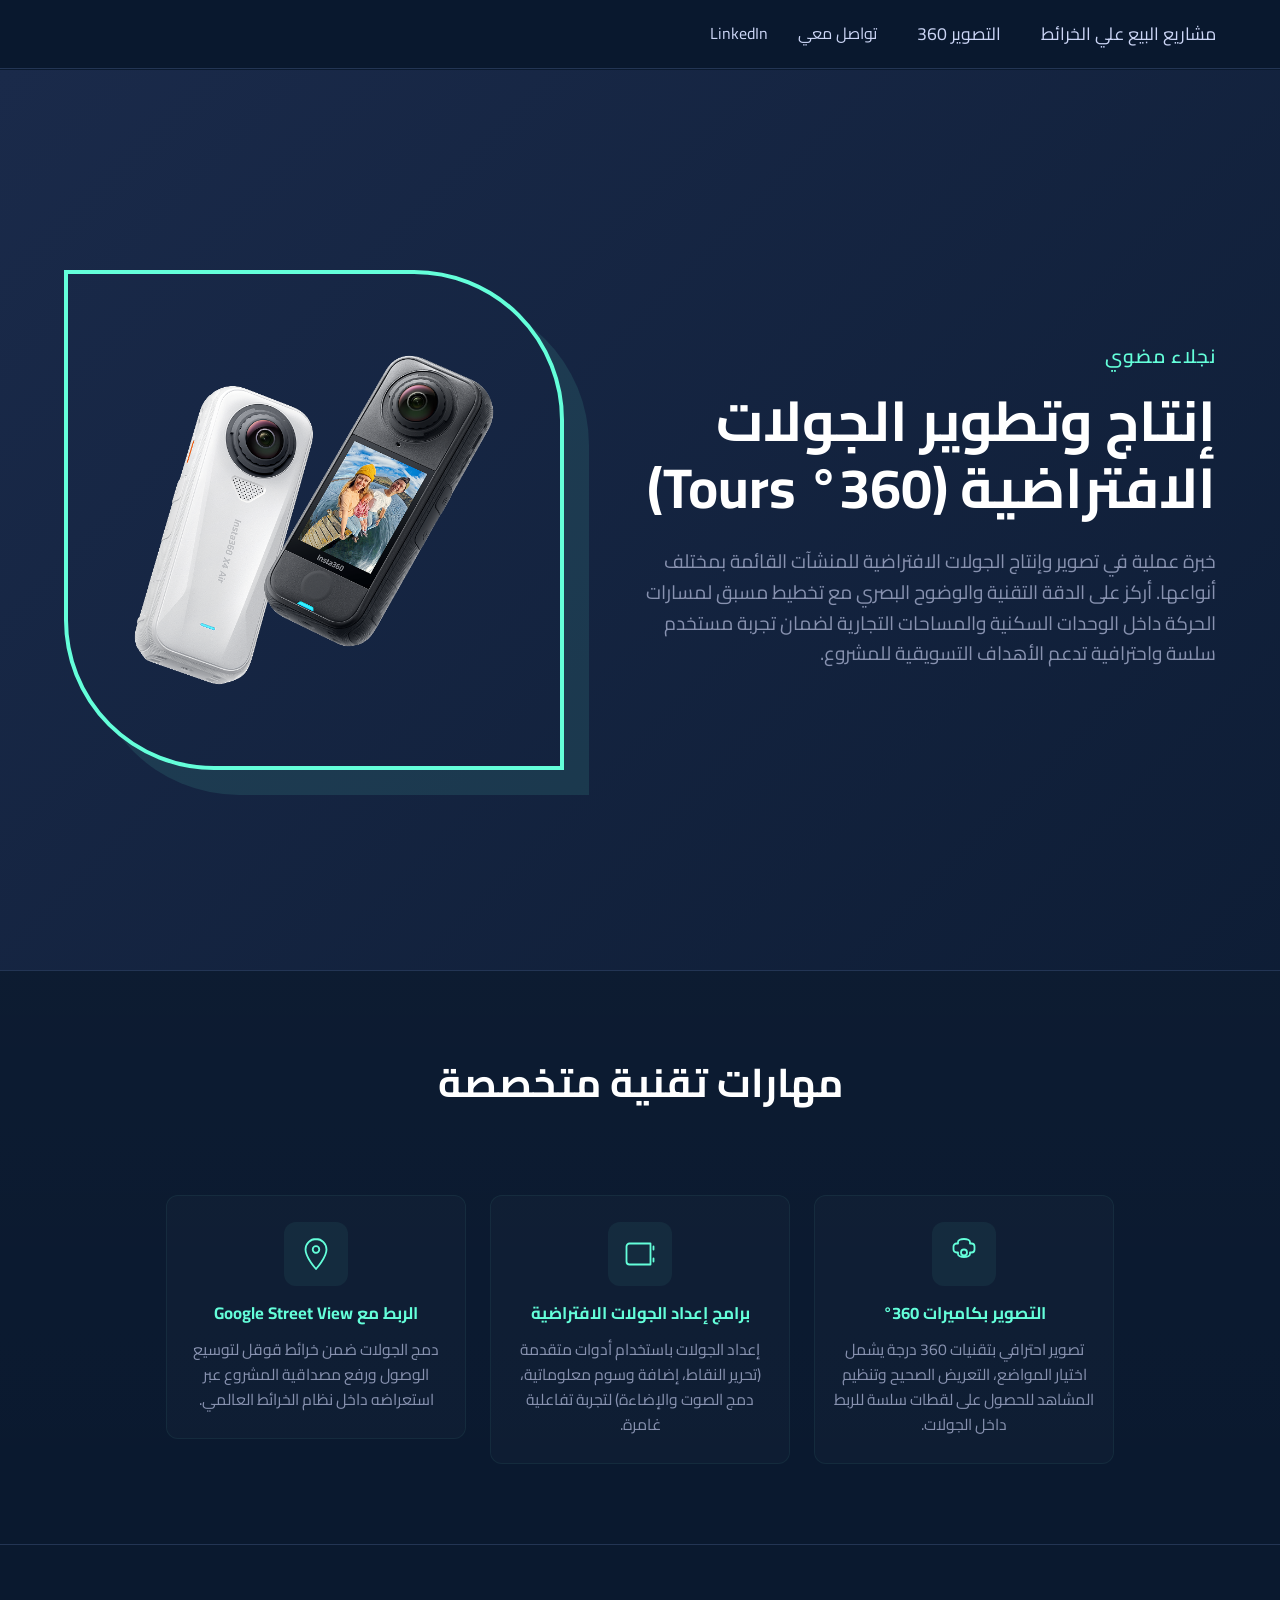
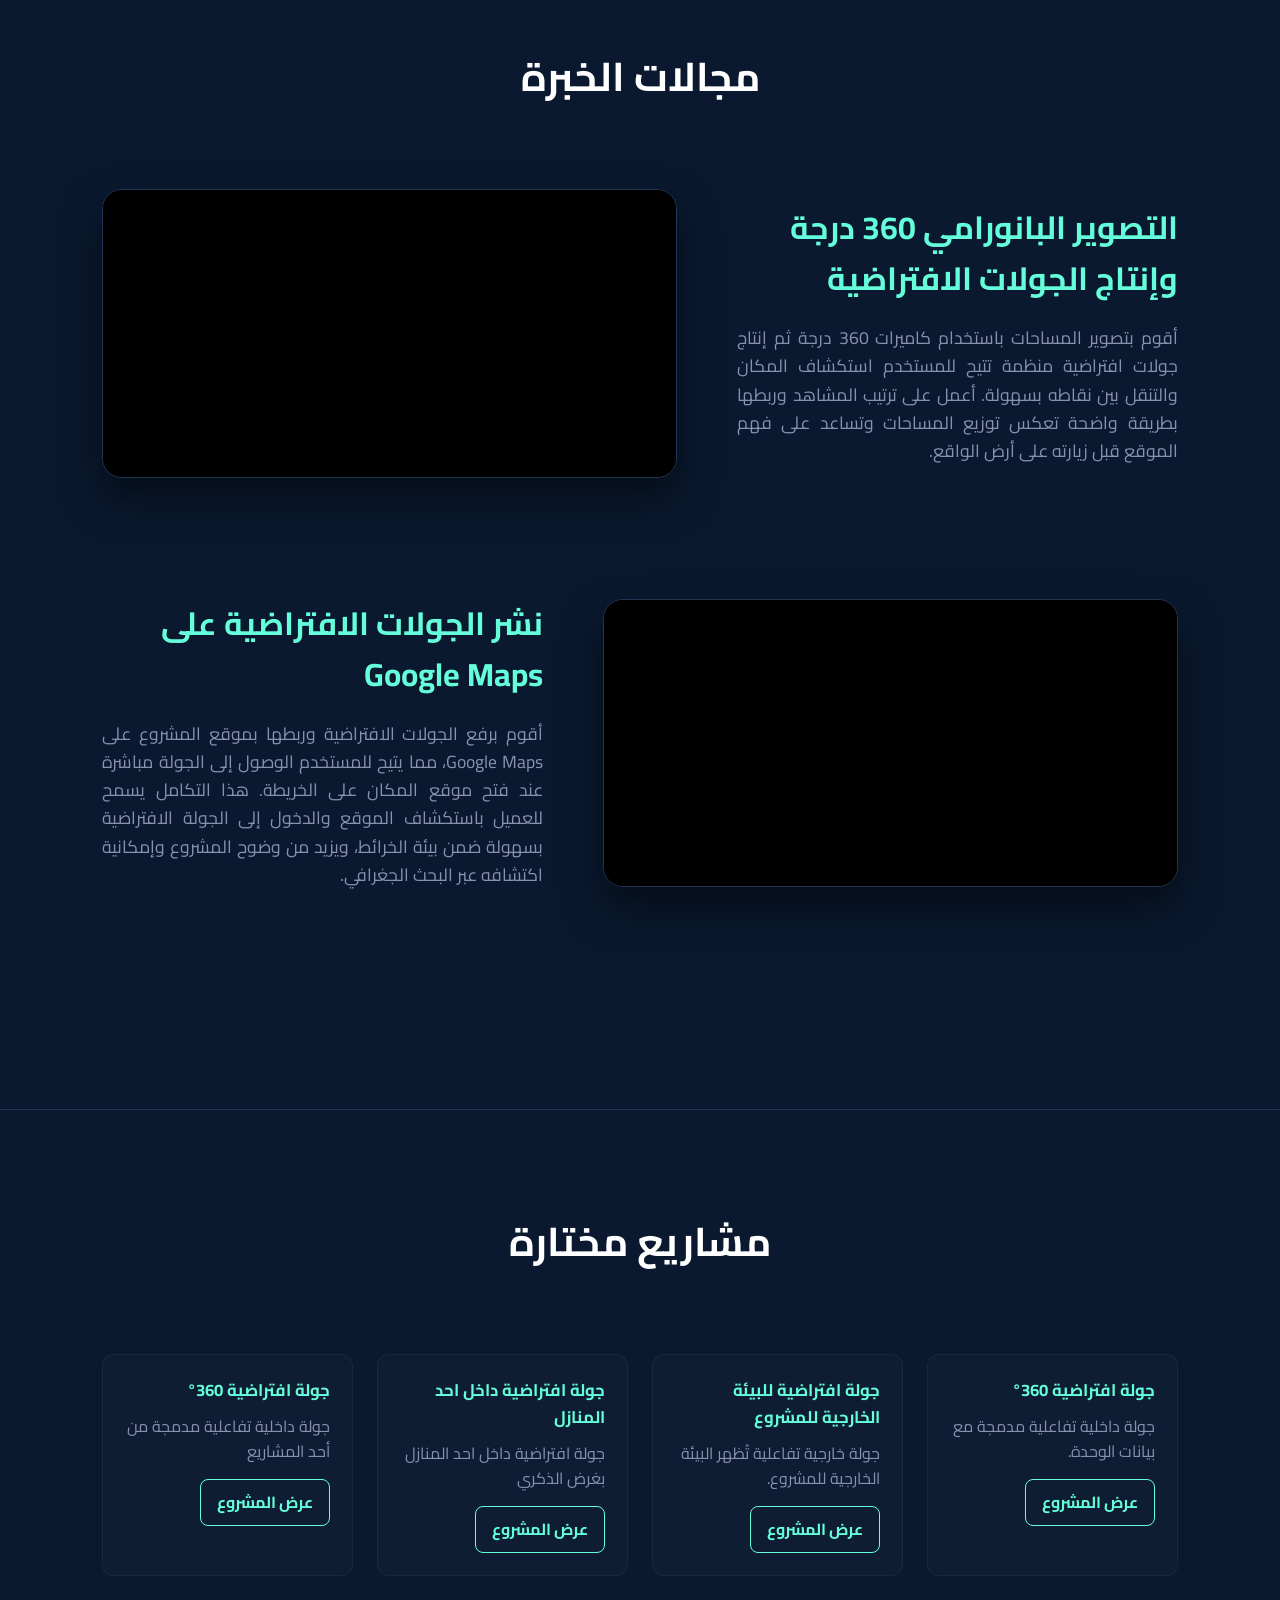
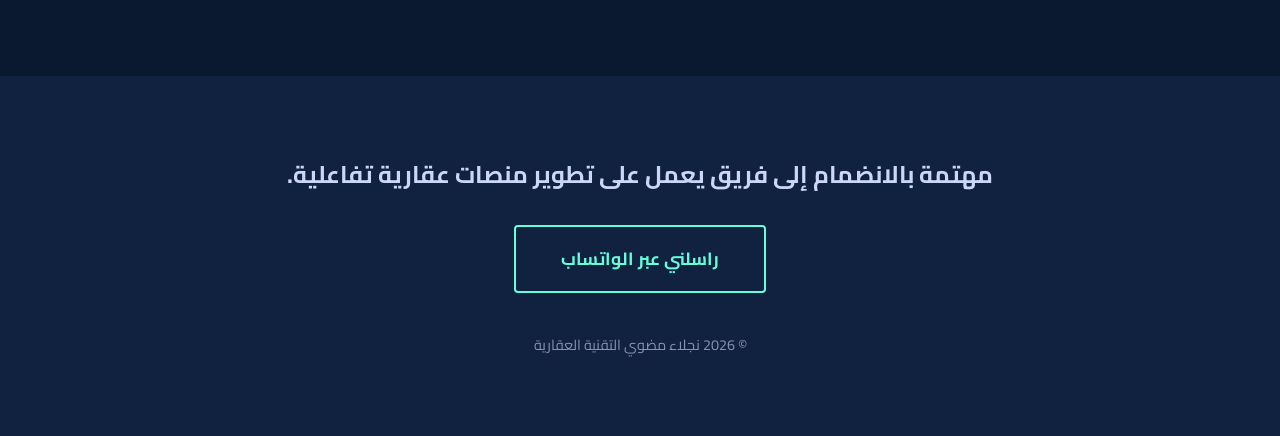
==== about.html @ 5d6c5a60 "first commit" ====
<!DOCTYPE html>
<html lang="ar" dir="rtl">
<head>
    <meta charset="UTF-8">
    <meta name="viewport" content="width=device-width, initial-scale=1.0">
    <title>بورتفوليو التقنية العقارية | PropTech Portfolio</title>
    <link href="https://fonts.googleapis.com/css2?family=Cairo:wght@400;600;700&display=swap" rel="stylesheet">
    <link rel="stylesheet" href="style.css">
</head>
<body>
      <nav>
        <div class="menu-toggle" id="menu-toggle">
    <span></span>
    <span></span>
    <span></span>
        </div>
        <div class="nav-links">
    <a href="./index.html">مشاريع البيع علي الخرائط</a>
    <a href="#">التصوير 360</a>

    <div class="nav-contact">
        <a href="tel:+966505993078" class="phone-link">
            تواصل معي
        </a>
        <a href="https://linkedin.com/in/yourprofile" target="_blank">
            LinkedIn
        </a>
    </div>
</div>
</nav>

    <header id="home">
        <div class="hero-container">
            <div class="hero-text">
                <span class="tagline">نجلاء مضوي</span>
                <h1>إنتاج وتطوير الجولات الافتراضية (360° Tours)</h1>
                <p>خبرة عملية في تصوير وإنتاج الجولات الافتراضية للمنشآت القائمة بمختلف أنواعها. أركز على الدقة التقنية والوضوح البصري مع تخطيط مسبق لمسارات الحركة داخل الوحدات السكنية والمساحات التجارية لضمان تجربة مستخدم سلسة واحترافية تدعم الأهداف التسويقية للمشروع.</p>
            </div>
            <div class="hero-image">
                <img src="./images/camera.png" alt="صورة المتخصصة">
            </div>
        </div>
    </header>

    <section id="skills" class="skills-section">
        <h2 class="section-title">مهارات تقنية متخصصة</h2>
        <div class="skills-grid">
            <div class="skill-item">
                <div class="skill-icon">
                    <!-- كاميرا 360 -->
                    <svg width="36" height="36" viewBox="0 0 24 24" fill="none" xmlns="http://www.w3.org/2000/svg">
                        <path d="M12 2c2.21 0 4 .9 4 2v1h1a2 2 0 012 2v2a2 2 0 01-2 2h-1v1c0 1.1-1.79 2-4 2s-4-.9-4-2v-1H7a2 2 0 01-2-2V7a2 2 0 012-2h1V4c0-1.1 1.79-2 4-2z" stroke="currentColor" stroke-width="1.2" stroke-linecap="round" stroke-linejoin="round"/>
                        <circle cx="12" cy="11" r="2" stroke="currentColor" stroke-width="1.2"/>
                    </svg>
                </div>
                <h3>التصوير بكاميرات 360°</h3>
                <p>تصوير احترافي بتقنيات 360 درجة يشمل اختيار المواضع، التعريض الصحيح وتنظيم المشاهد للحصول على لقطات سلسة للربط داخل الجولات.</p>
            </div>

            <div class="skill-item">
                <div class="skill-icon">
                    <!-- برامج الجولات الافتراضية -->
                    <svg width="36" height="36" viewBox="0 0 24 24" fill="none" xmlns="http://www.w3.org/2000/svg">
                        <path d="M3 7v10a2 2 0 002 2h14V5H5a2 2 0 00-2 2z" stroke="currentColor" stroke-width="1.2" stroke-linecap="round" stroke-linejoin="round"/>
                        <path d="M21 7v2M21 15v2" stroke="currentColor" stroke-width="1.2" stroke-linecap="round" stroke-linejoin="round"/>
                    </svg>
                </div>
                <h3>برامج إعداد الجولات الافتراضية</h3>
                <p>إعداد الجولات باستخدام أدوات متقدمة (تحرير النقاط، إضافة وسوم معلوماتية، دمج الصوت والإضاءة) لتجربة تفاعلية غامرة.</p>
            </div>

            <div class="skill-item">
                <div class="skill-icon">
                    <!-- ربط مع قوقل ستريت فيو -->
                    <svg width="36" height="36" viewBox="0 0 24 24" fill="none" xmlns="http://www.w3.org/2000/svg">
                        <path d="M12 2C8.13 2 5 5.13 5 9c0 5.25 7 13 7 13s7-7.75 7-13c0-3.87-3.13-7-7-7z" stroke="currentColor" stroke-width="1.2" stroke-linecap="round" stroke-linejoin="round"/>
                        <circle cx="12" cy="9" r="2.2" stroke="currentColor" stroke-width="1.2"/>
                    </svg>
                </div>
                <h3>الربط مع Google Street View</h3>
                <p>دمج الجولات ضمن خرائط قوقل لتوسيع الوصول ورفع مصداقية المشروع عبر استعراضه داخل نظام الخرائط العالمي.</p>
            </div>
        </div>
    </section>

    <section id="work">
        <h2 class="section-title">مجالات الخبرة</h2>

        <div class="experience-item">
            <div class="video-wrapper">
                <video autoplay muted loop playsinline>
                    <source src="./vedio/virtual tour.mp4" type="video/mp4">
                    متصفحك لا يدعم الفيديو.
                </video>
            </div>
            <div class="exp-content">
                <h2>التصوير البانورامي 360 درجة وإنتاج الجولات الافتراضية</h2>
                <p>أقوم بتصوير المساحات باستخدام كاميرات 360 درجة ثم إنتاج جولات افتراضية منظمة تتيح للمستخدم استكشاف المكان والتنقل بين نقاطه بسهولة. أعمل على ترتيب المشاهد وربطها بطريقة واضحة تعكس توزيع المساحات وتساعد على فهم الموقع قبل زيارته على أرض الواقع.</p>
            </div>
        </div>


        <div class="experience-item">
            <div class="video-wrapper">
                <video autoplay muted loop playsinline>
                    <source src="./vedio/google_street_view.mp4" type="video/mp4">
                </video>
            </div>
            <div class="exp-content">
                <h2>نشر الجولات الافتراضية على Google Maps</h2>
                <p>أقوم برفع الجولات الافتراضية وربطها بموقع المشروع على Google Maps، مما يتيح للمستخدم الوصول إلى الجولة مباشرة عند فتح موقع المكان على الخريطة. هذا التكامل يسمح للعميل باستكشاف الموقع والدخول إلى الجولة الافتراضية بسهولة ضمن بيئة الخرائط، ويزيد من وضوح المشروع وإمكانية اكتشافه عبر البحث الجغرافي.</p>
             </div>
        </div>
    </section>
  <section id="projects">
        <h2 class="section-title">مشاريع مختارة</h2>
        <div class="projects-grid">
            <article class="project-card">
                <h3>جولة افتراضية 360°</h3>
                <p>جولة داخلية تفاعلية مدمجة مع بيانات الوحدة.</p>
                <a href="https://naglaamodawi.github.io/virtual_tour/" target="_blank" class="project-link">عرض المشروع</a>
            </article>
            <article class="project-card">
                <h3>جولة افتراضية للبيئة الخارجية للمشروع</h3>
                <p>جولة خارجية تفاعلية تُظهر البيئة الخارجية للمشروع.</p>
                <a href="https://naglaamodawi.github.io/exterior_virtual_tour/" target="_blank" class="project-link">عرض المشروع</a>
            </article>
            <article class="project-card">
                <h3> جولة افتراضية داخل احد المنازل</h3>
                <p>جولة افتراضية داخل احد المنازل  بغرض الذكري</p>
                <a href="https://naglaamodawi.github.io/Home-virtual-tour/" target="_blank" class="project-link">عرض المشروع</a>
            </article>
            <article class="project-card">
                <h3>جولة افتراضية 360°</h3>
                <p>جولة داخلية تفاعلية مدمجة من أحد المشاريع </p>
                <a href="https://naglaamodawi.github.io/360-virtual-tour/" target="_blank" class="project-link">عرض المشروع</a>
            </article>
        </div>
    </section>

    <footer id="contact">
        <h2>مهتمة بالانضمام إلى فريق يعمل على تطوير منصات عقارية تفاعلية. </h2>
        <a href="https://wa.me/966505993078" class="cta-button"> راسلني عبر الواتساب </a>
        <div style="margin-top: 40px; color: var(--text-dim); font-size: 0.9rem;">
            &copy; 2026  نجلاء مضوي التقنية العقارية
        </div>
    </footer>
<script>
    console.log("JS works");
const menuToggle = document.getElementById('menu-toggle');
const navLinks = document.querySelector('.nav-links');

menuToggle.addEventListener('click', () => {
    navLinks.classList.toggle('active');
});
</script>
    
</body>
</html>
---- style.css ----
:root{
  --primary-color:#0a192f; /* كحلي داكن تقني */
  --accent-color:#64ffda;  /* أخضر فسفوري */
  --text-main:#ccd6f6;
  --text-dim:#8892b0;
  --bg-light:#112240;
}

/* Reset */
*{box-sizing:border-box;margin:0;padding:0}

body{
  font-family:'Cairo',sans-serif;
  background-color:var(--primary-color);
  color:var(--text-main);
  line-height:1.6;overflow-x:hidden
}

/* Navbar */
nav{position:fixed;top:0;left:0;right:0;background-color:rgba(10,25,47,.95);backdrop-filter:blur(10px);padding:20px 5%;display:flex;justify-content:space-between;align-items:center;z-index:1000;border-bottom:1px solid #233554}
.nav-brand{font-size:1.5rem;color:var(--accent-color);font-weight:700;text-decoration:none}
.nav-links{display:flex;gap:40px;align-items:center}
.nav-links a{color:var(--text-main);text-decoration:none;font-size:1.1rem;transition:color .3s;position:relative}
.nav-links a:hover{color:var(--accent-color)}
.nav-links a::after{content:'';position:absolute;bottom:-5px;left:0;width:0;height:2px;background:var(--accent-color);transition:width .3s}
.nav-links a:hover::after{width:100%}
.nav-contact{display:flex;gap:30px;align-items:center}
.nav-contact a{color:var(--text-main);text-decoration:none;font-size:1rem;display:flex;align-items:center;gap:10px;transition:color .3s}
.nav-contact a:hover{color:var(--accent-color)}
.phone-icon,.linkedin-icon{width:20px;height:20px;display:inline-block}
/* Hamburger Menu */
.menu-toggle{
    display:none;
    flex-direction:column;
    cursor:pointer;
    gap:5px;
}

.menu-toggle span{
    width:25px;
    height:3px;
    background:var(--text-main);
    display:block;
    transition:0.3s;
}


/* Hero */
header{min-height:100vh;display:flex;align-items:center;justify-content:center;padding:60px 5%;background:linear-gradient(-45deg,#0a192f,#112240,#0a192f,#1a2a4a);background-size:400% 400%;animation:backgroundShift 8s ease infinite;margin-top:70px}
@keyframes backgroundShift{0%{background-position:0% 50%}50%{background-position:100% 50%}100%{background-position:0% 50%}}
.hero-container{display:flex;align-items:center;justify-content:space-between;gap:50px;width:100%;max-width:1400px}
.hero-text{flex:1.2;z-index:2}
.tagline{color:var(--accent-color);font-weight:600;font-size:1.2rem;display:block;margin-bottom:15px;letter-spacing:1px}
h1{font-size:clamp(2rem,5vw,3.5rem);color:#fff;margin-bottom:25px;line-height:1.2}
.hero-text p{font-size:1.2rem;color:var(--text-dim);max-width:600px;margin-bottom:30px}

/* Hero image */
.hero-image{flex:1;display:flex;justify-content:center;align-items:center}
.hero-image img{width:100%;max-width:500px;height:auto;max-height:600px;object-fit:contain;border:4px solid var(--accent-color);border-top-right-radius:150px;border-bottom-left-radius:150px;border-top-left-radius:0;border-bottom-right-radius:0;box-shadow:25px 25px 0 rgba(100,255,218,.1);transition:all .4s ease-in-out}
.hero-image img:hover{transform:translate(0,0) scale(1.02);box-shadow:35px 35px 0 rgba(100,255,218,.15)}

/* Experience */
section{padding:100px 8%;border-top:1px solid #233554}
.section-title{text-align:center;font-size:2.5rem;color:#fff;margin-bottom:80px}
.experience-item{display:flex;align-items:center;gap:60px;margin-bottom:120px}
.experience-item:nth-child(even){flex-direction:row-reverse}
.video-wrapper{flex:1.3;background:#000;border-radius:20px;overflow:hidden;box-shadow:0 20px 40px rgba(0,0,0,.5);border:1px solid #233554}
video{width:100%;height:auto;display:block;background:#000}
.exp-content{flex:1}
.exp-content h2{color:var(--accent-color);font-size:2rem;margin-bottom:20px}
.exp-content p{color:var(--text-dim);font-size:1.1rem;text-align:justify}

/* Skills */
.skills-section{padding:80px 8%;background:linear-gradient(180deg,rgba(255,255,255,.01),rgba(255,255,255,0))}
.skills-grid{display:flex;gap:24px;justify-content:center;align-items:flex-start;max-width:1100px;margin:0 auto;flex-wrap:wrap}
.skill-item{width:300px;text-align:center;background:rgba(255,255,255,.02);border-radius:12px;padding:26px 18px;border:1px solid rgba(100,255,218,.06);transition:transform 360ms cubic-bezier(.2,.9,.3,1),box-shadow 360ms ease,background 360ms ease;transform-origin:center}
.skill-item:hover{transform:translateY(-10px) scale(1.02);box-shadow:0 16px 40px rgba(2,6,23,.6);background:rgba(100,255,218,.02)}
.skill-icon{width:64px;height:64px;margin:0 auto 14px;display:flex;align-items:center;justify-content:center;border-radius:12px;background:rgba(100,255,218,.06);color:var(--accent-color);font-size:28px;transition:transform 360ms cubic-bezier(.2,.9,.3,1),background 360ms ease,box-shadow 360ms ease}
.skill-item:hover .skill-icon{transform:scale(1.12) rotate(-6deg);background:rgba(100,255,218,.12);box-shadow:0 8px 24px rgba(100,255,218,.08)}
.skill-item h3{color:var(--accent-color);margin-bottom:10px;font-size:1.05rem;transition:color 240ms ease,transform 360ms cubic-bezier(.2,.9,.3,1)}
.skill-item:hover h3{color:var(--text-main);transform:translateY(-2px)}
.skill-item p{color:var(--text-dim);font-size:.98rem;line-height:1.6;text-align:center;transition:color 240ms ease}
.skill-item:hover p{color:#e6fbf5}

@media (max-width:700px){.skill-item{width:100%}}

/* Footer */
footer{padding:80px 5%;text-align:center;background-color:var(--bg-light)}
.cta-button{display:inline-block;padding:18px 45px;border:2px solid var(--accent-color);color:var(--accent-color);text-decoration:none;border-radius:4px;font-weight:700;font-size:1.1rem;transition:.3s;margin-top:30px}
.cta-button:hover{background:rgba(100,255,218,.1);transform:translateY(-5px)}

/* Responsive */
@media (max-width:1100px){nav{flex-direction:column;gap:15px}.nav-links{flex-direction:column;gap:15px}.nav-contact{flex-direction:column;gap:15px}.hero-container{flex-direction:column-reverse;text-align:center}.hero-text p{margin:0 auto 30px}.hero-image img{height:500px;max-width:380px}.experience-item{flex-direction:column!important;text-align:center}h1{font-size:2.5rem}}


        * {
            box-sizing: border-box;
            margin: 0;
            padding: 0;
        }

        body {
            font-family: 'Cairo', sans-serif;
            background-color: var(--primary-color);
            color: var(--text-main);
            line-height: 1.6;
            overflow-x: hidden;
        }

        /* شريط التنقل - Navbar */
        nav {
            position: fixed;
            top: 0;
            left: 0;
            right: 0;
            background-color: rgba(10, 25, 47, 0.95);
            backdrop-filter: blur(10px);
            padding: 20px 5%;
            display: flex;
            justify-content: space-between;
            align-items: center;
            z-index: 1000;
            border-bottom: 1px solid #233554;
        }

        .nav-brand {
            font-size: 1.5rem;
            color: var(--accent-color);
            font-weight: 700;
            text-decoration: none;
        }

        .nav-links {
            display: flex;
            gap: 40px;
            align-items: center;
        }

        .nav-links a {
            color: var(--text-main);
            text-decoration: none;
            font-size: 1.1rem;
            transition: color 0.3s ease;
            position: relative;
        }

        .nav-links a:hover {
            color: var(--accent-color);
        }

        .nav-links a::after {
            content: '';
            position: absolute;
            bottom: -5px;
            left: 0;
            width: 0;
            height: 2px;
            background-color: var(--accent-color);
            transition: width 0.3s ease;
        }

        .nav-links a:hover::after {
            width: 100%;
        }

        .nav-contact {
            display: flex;
            gap: 30px;
            align-items: center;
        }

        .nav-contact a {
            color: var(--text-main);
            text-decoration: none;
            font-size: 1rem;
            display: flex;
            align-items: center;
            gap: 10px;
            transition: color 0.3s ease;
        }

        .nav-contact a:hover {
            color: var(--accent-color);
        }

        .phone-icon, .linkedin-icon {
            width: 20px;
            height: 20px;
            display: inline-block;
        }

        /* قسم البداية - Hero Section */
        header {
            min-height: 100vh;
            display: flex;
            align-items: center;
            justify-content: center;
            padding: 60px 5%;
            background: linear-gradient(-45deg, #0a192f, #112240, #0a192f, #1a2a4a);
            background-size: 400% 400%;
            animation: backgroundShift 8s ease infinite;
            margin-top: 70px;
        }

        @keyframes backgroundShift {
            0% {
                background-position: 0% 50%;
            }
            50% {
                background-position: 100% 50%;
            }
            100% {
                background-position: 0% 50%;
            }
        }

        .hero-container {
            display: flex;
            align-items: center;
            justify-content: space-between;
            gap: 50px;
            width: 100%;
            max-width: 1400px;
        }

        .hero-text {
            flex: 1.2;
            z-index: 2;
        }

        .tagline {
            color: var(--accent-color);
            font-weight: 600;
            font-size: 1.2rem;
            display: block;
            margin-bottom: 15px;
            letter-spacing: 1px;
        }

        h1 {
            font-size: clamp(2rem, 5vw, 3.5rem);
            color: #fff;
            margin-bottom: 25px;
            line-height: 1.2;
        }

        .hero-text p {
            font-size: 1.2rem;
            color: var(--text-dim);
            max-width: 600px;
            margin-bottom: 30px;
        }

        /* قسم الصورة الشخصية المحدث */
        .hero-image {
            flex: 1;
            display: flex;
            justify-content: center;
            align-items: center;
        }

        .hero-image img {
            width: 100%;
            max-width: 500px; /* عرض محدود */
            height: auto; /* اجعل الارتفاع تلقائيًا لعرض الصورة كاملة */
            max-height: 600px; /* حد أقصى لارتفاع الصورة */
            object-fit: contain; /* عرض الصورة كاملة بدون قص */
            border: 4px solid var(--accent-color);

            /* الحواف المطلوبة: أعلى يمين وأسفل يسار */
            border-top-right-radius: 150px;
            border-bottom-left-radius: 150px;
            border-top-left-radius: 0;
            border-bottom-right-radius: 0;

            box-shadow: 25px 25px 0px rgba(100, 255, 218, 0.1);
            transition: all 0.4s ease-in-out;
        }

        .hero-image img:hover {
            transform: translate(0, 0) scale(1.02);
            box-shadow: 35px 35px 0px rgba(100, 255, 218, 0.15);
        }

        /* قسم الخبرات - Experience Section */
        section {
            padding: 100px 8%;
            border-top: 1px solid #233554;
        }

        .section-title {
            text-align: center;
            font-size: 2.5rem;
            color: #fff;
            margin-bottom: 80px;
        }

        .experience-item {
            display: flex;
            align-items: center;
            gap: 60px;
            margin-bottom: 120px;
        }

        .experience-item:nth-child(even) {
            flex-direction: row-reverse;
        }

        .video-wrapper {
            flex: 1.3;
            background: #000;
            border-radius: 20px;
            overflow: hidden;
            box-shadow: 0 20px 40px rgba(0,0,0,0.5);
            border: 1px solid #233554;
        }

        video {
            width: 100%;
            height: auto; /* احترم نسبة الفيديو وغيّر ارتفاع الحاوية تلقائياً */
            display: block;
            background: #000;
        }

        .exp-content {
            flex: 1;
        }

        .exp-content h2 {
            color: var(--accent-color);
            font-size: 2rem;
            margin-bottom: 20px;
        }

        .exp-content p {
            color: var(--text-dim);
            font-size: 1.1rem;
            text-align: justify;
        }

        /* التذييل - Footer */
        footer {
            padding: 80px 5%;
            text-align: center;
            background-color: var(--bg-light);
        }

        .cta-button {
            display: inline-block;
            padding: 18px 45px;
            border: 2px solid var(--accent-color);
            color: var(--accent-color);
            text-decoration: none;
            border-radius: 4px;
            font-weight: bold;
            font-size: 1.1rem;
            transition: 0.3s;
            margin-top: 30px;
        }

        .cta-button:hover {
            background: rgba(100, 255, 218, 0.1);
            transform: translateY(-5px);
        }

        /* استجابة الشاشات - Responsive */
        @media (max-width: 1100px) {
            nav {
                flex-direction: column;
                gap: 15px;
            }
            .nav-links {
                flex-direction: column;
                gap: 15px;
            }
            .nav-contact {
                flex-direction: column;
                gap: 15px;
            }
            .hero-container {
                flex-direction: column-reverse;
                text-align: center;
            }
            .hero-text p { margin: 0 auto 30px; }
            .hero-image img {
                height: 500px;
                max-width: 380px;
            }
            .experience-item {
                flex-direction: column !important;
                text-align: center;
            }
            h1 { font-size: 2.5rem; }
        }

/* Projects section */
#projects{padding:100px 8%;border-top:1px solid #233554}
.projects-grid{display:grid;grid-template-columns:repeat(4,1fr);gap:24px;max-width:1200px;margin:0 auto}
.project-card{background:rgba(255,255,255,0.02);padding:22px;border-radius:12px;border:1px solid rgba(100,255,218,0.06);text-align:right}
.project-card h3{color:var(--accent-color);margin-bottom:10px;font-size:1.05rem}
.project-card p{color:var(--text-dim);margin-bottom:14px;line-height:1.6}
.project-link{display:inline-block;padding:10px 16px;border-radius:8px;border:1px solid var(--accent-color);color:var(--accent-color);text-decoration:none;font-weight:700}
.project-link:hover{background:rgba(100,255,218,0.06);transform:translateY(-4px)}

@media (max-width:900px){.projects-grid{grid-template-columns:repeat(2,1fr)}}
@media (max-width:600px){.projects-grid{grid-template-columns:1fr}}
 

@media (max-width:768px){
    .menu-toggle{display:flex;}

    .nav-links{
        display:none !important;
        position:absolute;
        top:80px;
        right:0;
        width:100%;
        background:var(--primary-color);
        flex-direction:column;
        align-items:center;
        padding:20px 0;
    }

    .nav-links.active{
        display:flex !important;
    }

    /* 👇 هذا الجزء الجديد */
    .nav-contact{
        display:flex;
        flex-direction:column;
        gap:15px;
        margin-top:20px;
    }
}
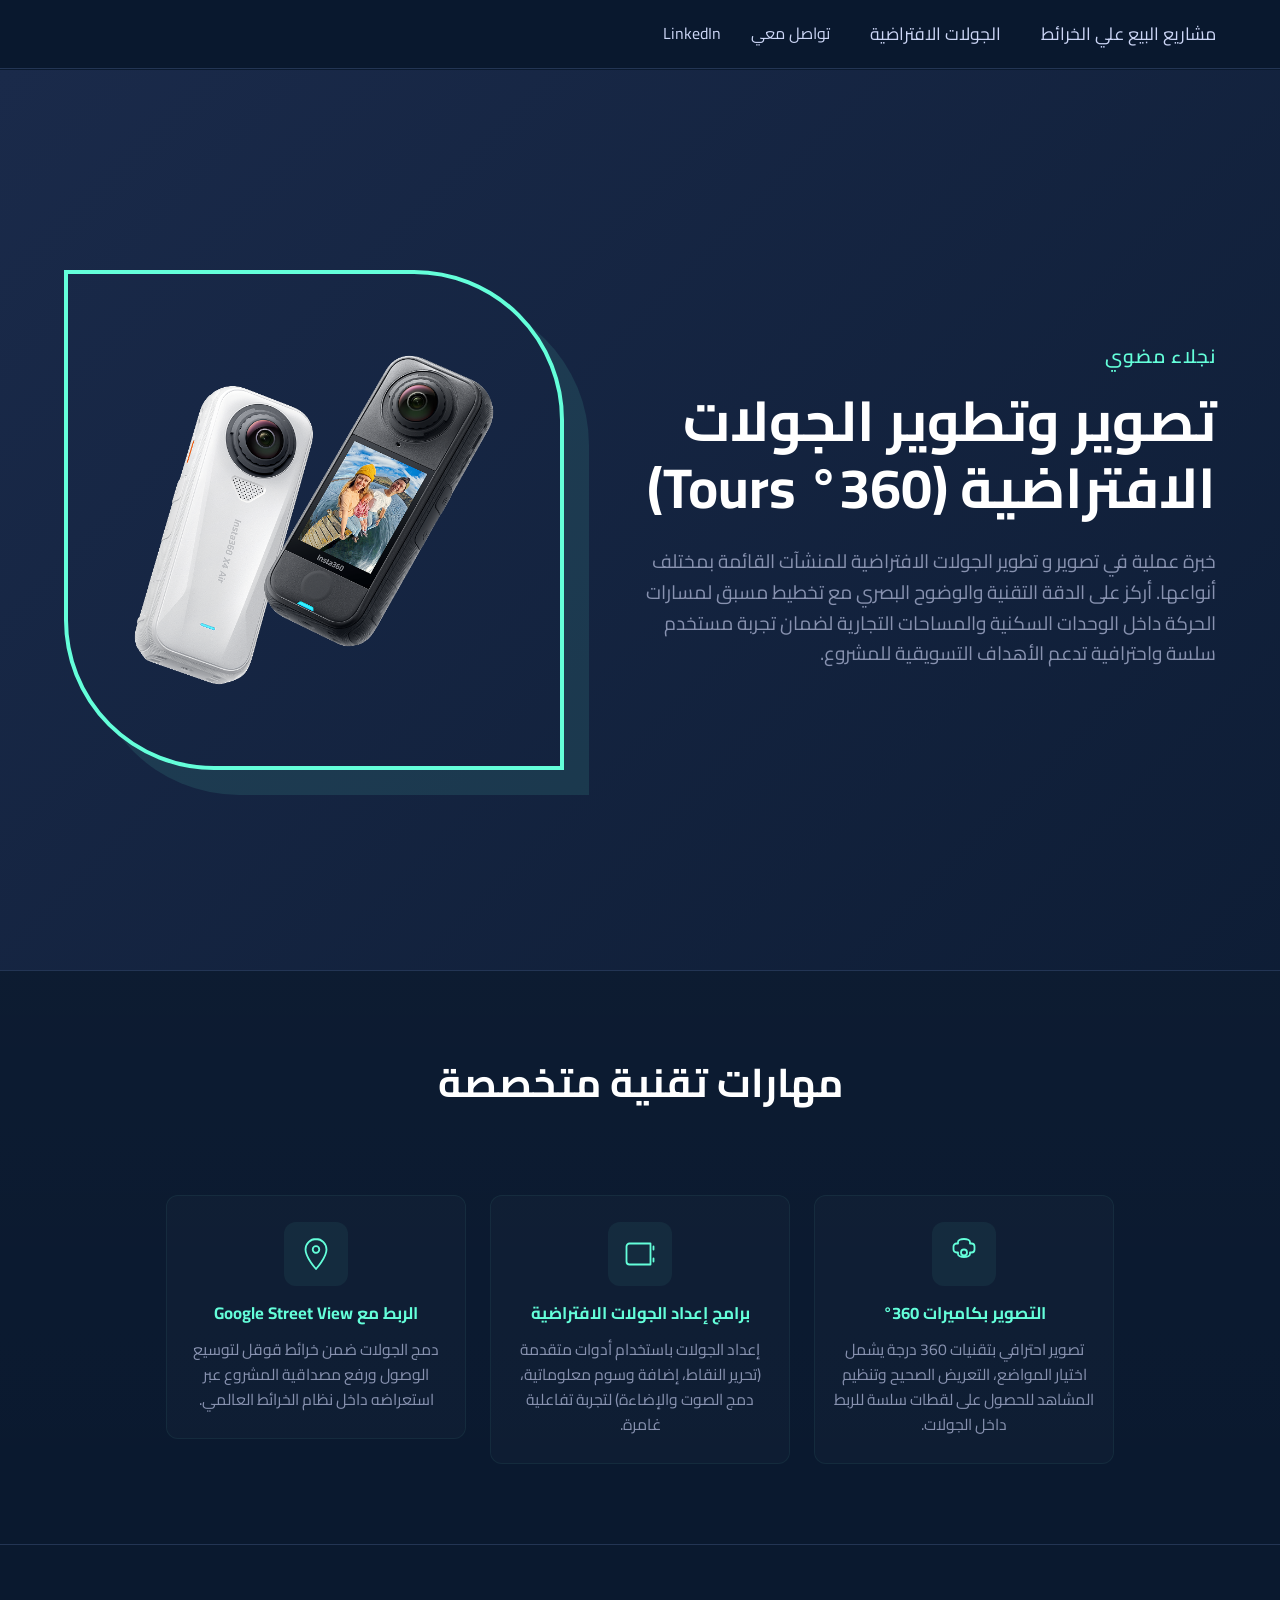
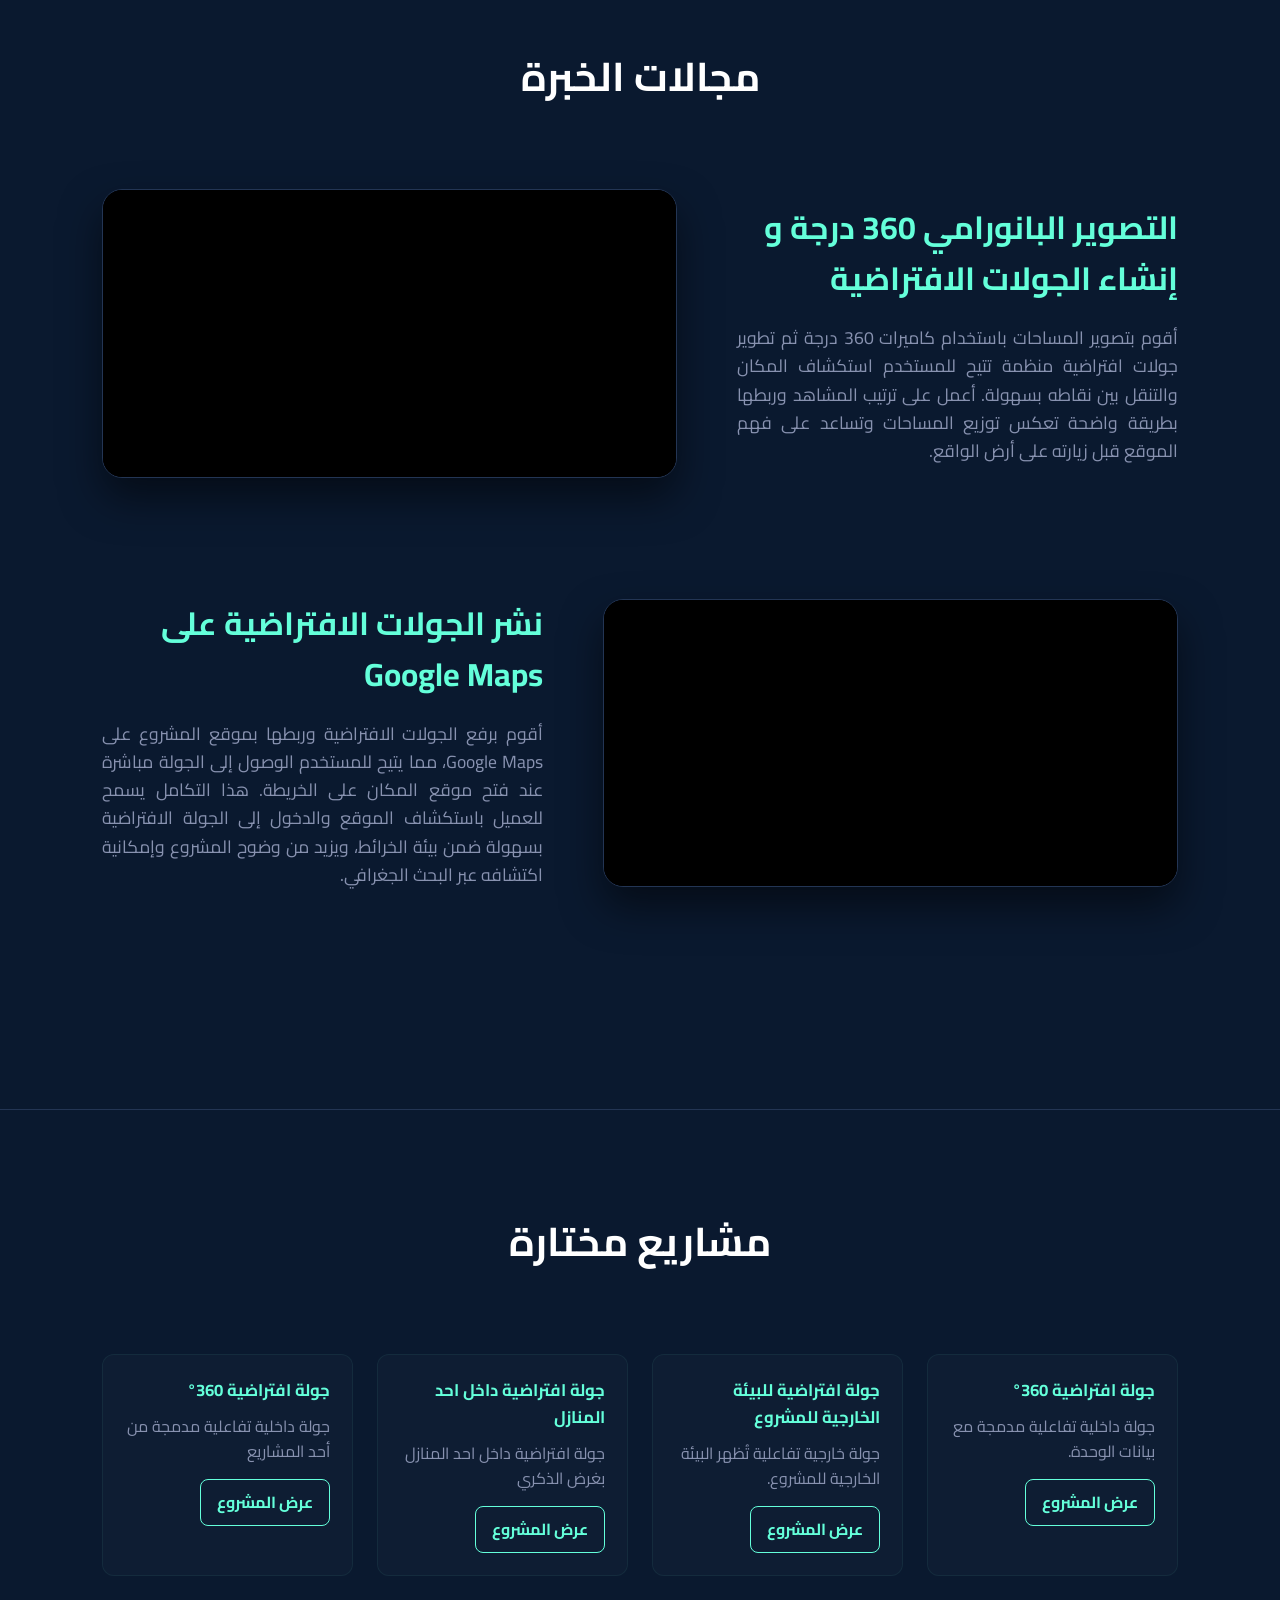
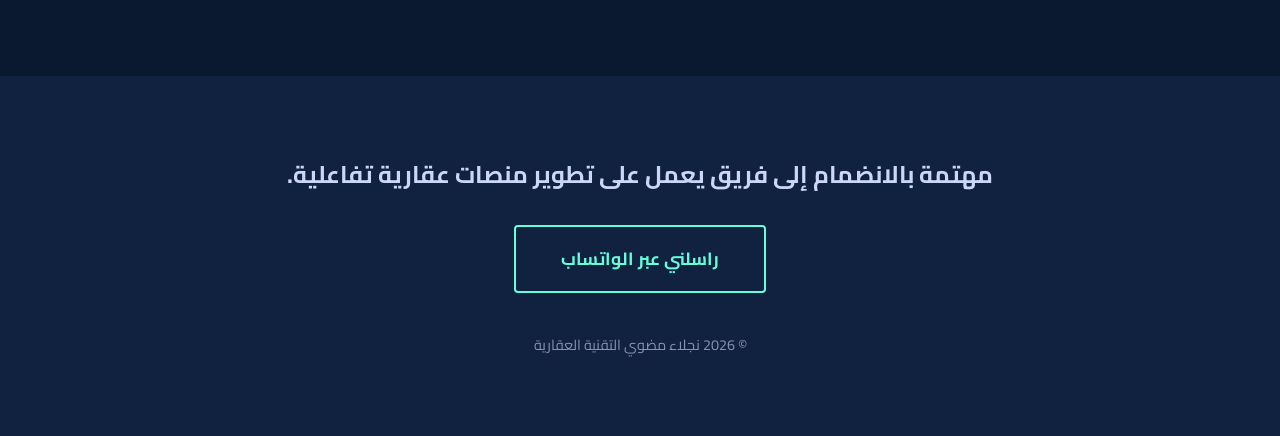
==== commit 6612dbb7: "Update about.html" ====
--- a/about.html
+++ b/about.html
@@ -16,7 +16,7 @@
         </div>
         <div class="nav-links">
     <a href="./index.html">مشاريع البيع علي الخرائط</a>
-    <a href="#">التصوير 360</a>
+    <a href="#"> الجولات الافتراضية</a>
 
     <div class="nav-contact">
         <a href="tel:+966505993078" class="phone-link">
@@ -33,8 +33,8 @@
         <div class="hero-container">
             <div class="hero-text">
                 <span class="tagline">نجلاء مضوي</span>
-                <h1>إنتاج وتطوير الجولات الافتراضية (360° Tours)</h1>
-                <p>خبرة عملية في تصوير وإنتاج الجولات الافتراضية للمنشآت القائمة بمختلف أنواعها. أركز على الدقة التقنية والوضوح البصري مع تخطيط مسبق لمسارات الحركة داخل الوحدات السكنية والمساحات التجارية لضمان تجربة مستخدم سلسة واحترافية تدعم الأهداف التسويقية للمشروع.</p>
+                <h1>تصوير وتطوير الجولات الافتراضية (360° Tours)</h1>
+                <p>خبرة عملية في تصوير و تطوير الجولات الافتراضية للمنشآت القائمة بمختلف أنواعها. أركز على الدقة التقنية والوضوح البصري مع تخطيط مسبق لمسارات الحركة داخل الوحدات السكنية والمساحات التجارية لضمان تجربة مستخدم سلسة واحترافية تدعم الأهداف التسويقية للمشروع.</p>
             </div>
             <div class="hero-image">
                 <img src="./images/camera.png" alt="صورة المتخصصة">
@@ -94,8 +94,8 @@
                 </video>
             </div>
             <div class="exp-content">
-                <h2>التصوير البانورامي 360 درجة وإنتاج الجولات الافتراضية</h2>
-                <p>أقوم بتصوير المساحات باستخدام كاميرات 360 درجة ثم إنتاج جولات افتراضية منظمة تتيح للمستخدم استكشاف المكان والتنقل بين نقاطه بسهولة. أعمل على ترتيب المشاهد وربطها بطريقة واضحة تعكس توزيع المساحات وتساعد على فهم الموقع قبل زيارته على أرض الواقع.</p>
+                <h2>التصوير البانورامي 360 درجة و إنشاء الجولات الافتراضية</h2>
+                <p>أقوم بتصوير المساحات باستخدام كاميرات 360 درجة ثم تطوير جولات افتراضية منظمة تتيح للمستخدم استكشاف المكان والتنقل بين نقاطه بسهولة. أعمل على ترتيب المشاهد وربطها بطريقة واضحة تعكس توزيع المساحات وتساعد على فهم الموقع قبل زيارته على أرض الواقع.</p>
             </div>
         </div>
 
@@ -156,4 +156,4 @@
 </script>
     
 </body>
-</html>+</html>
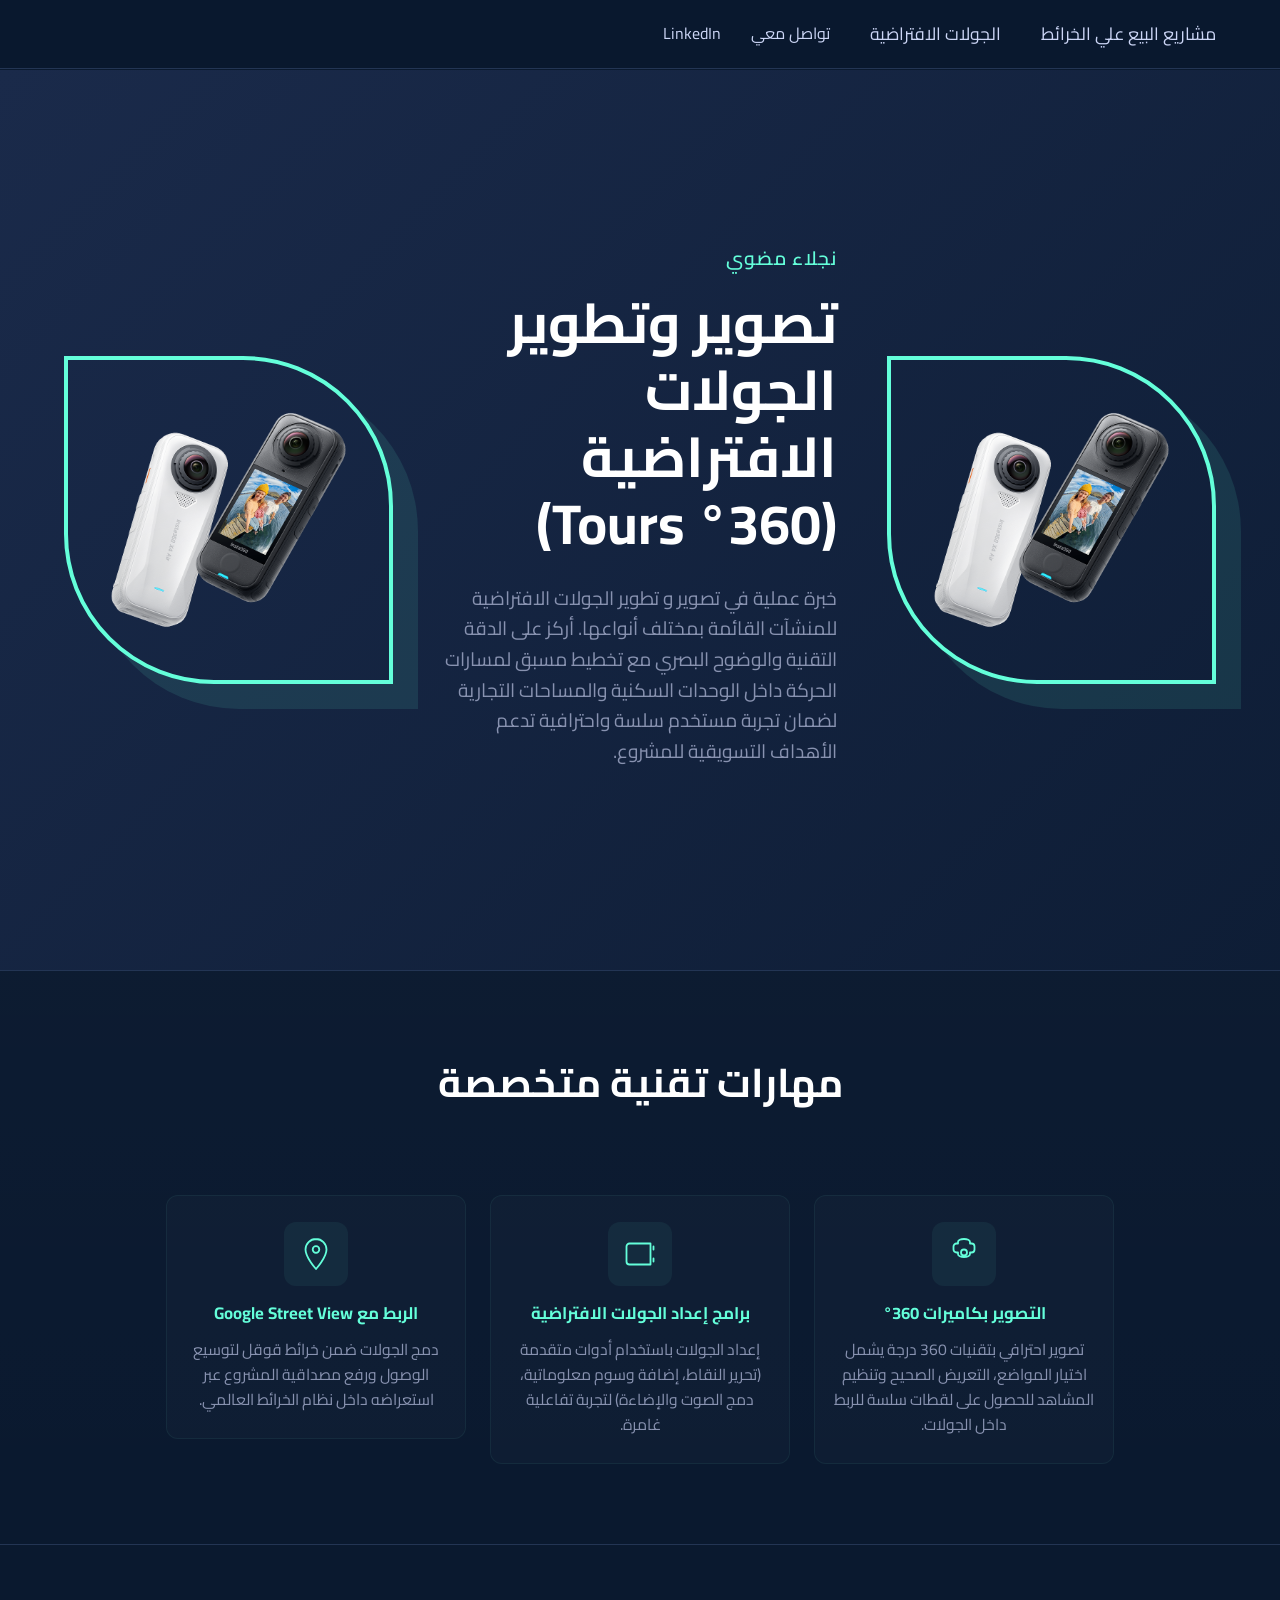
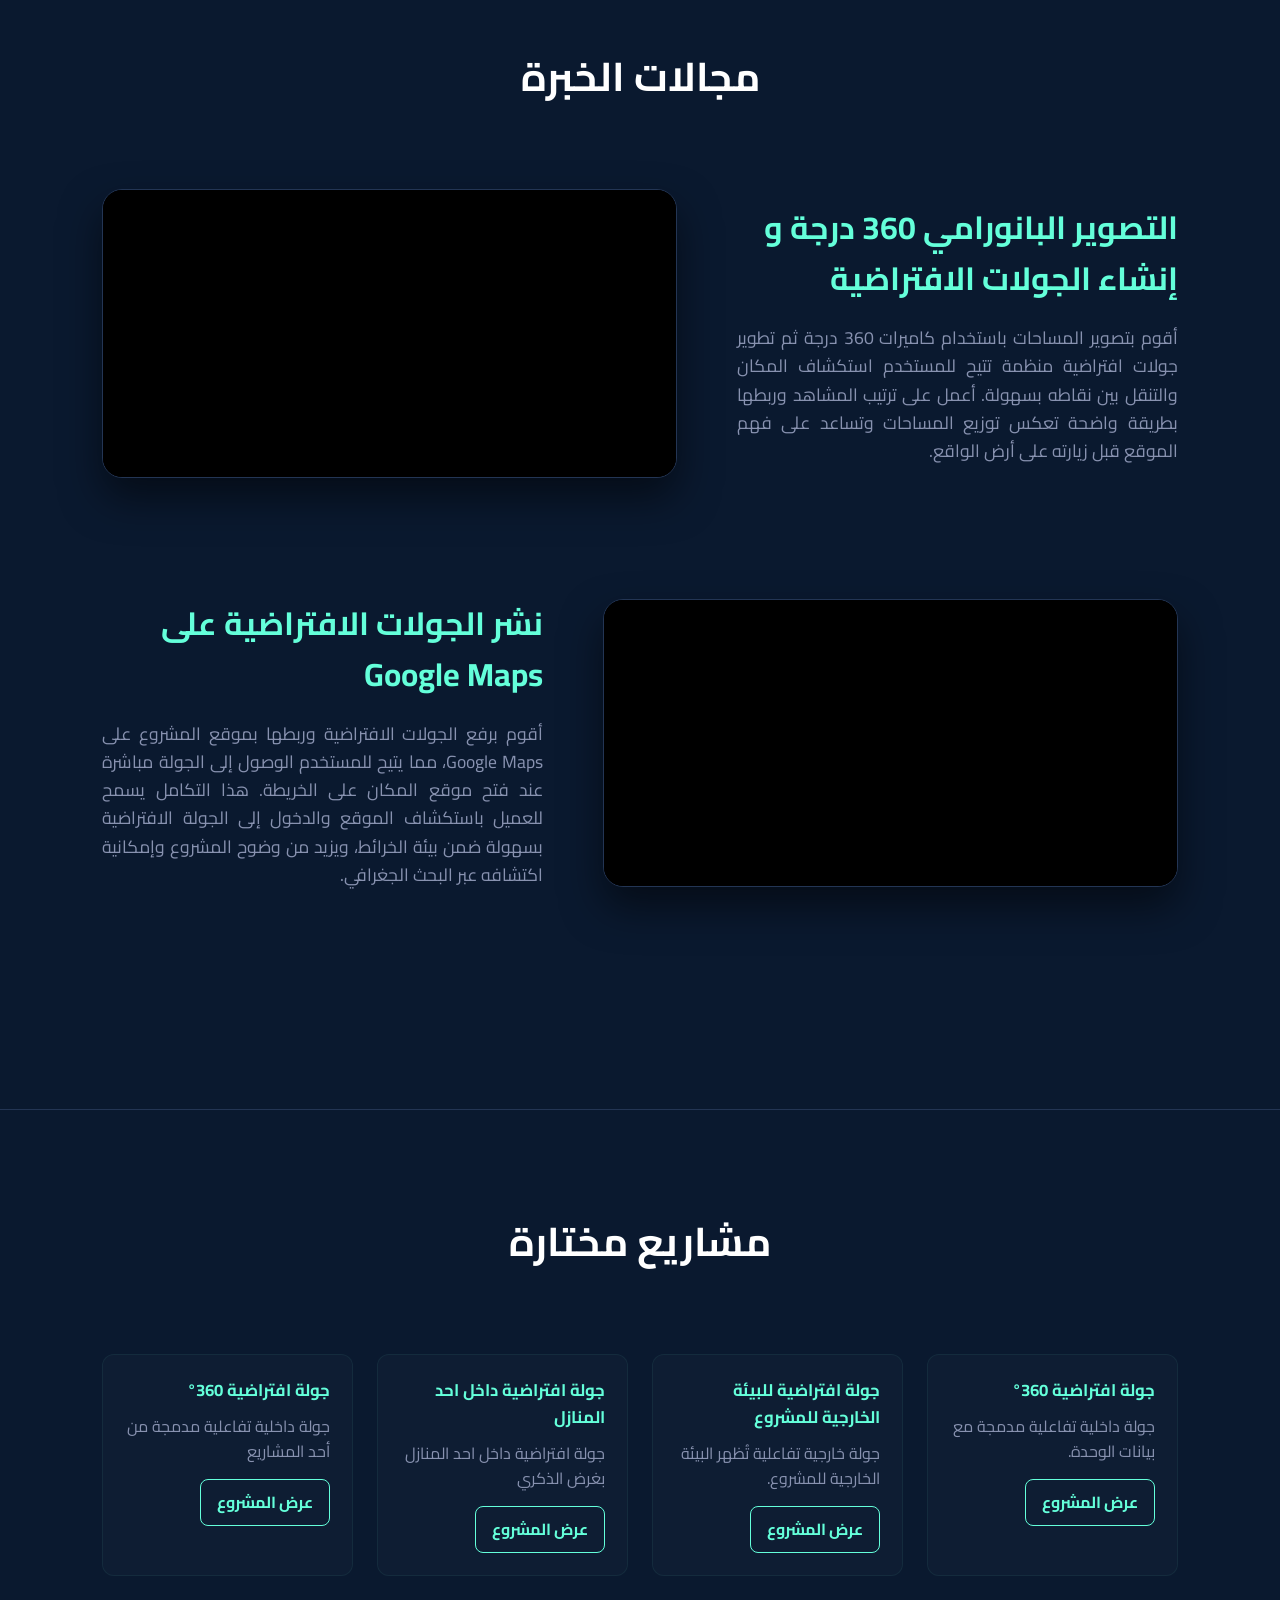
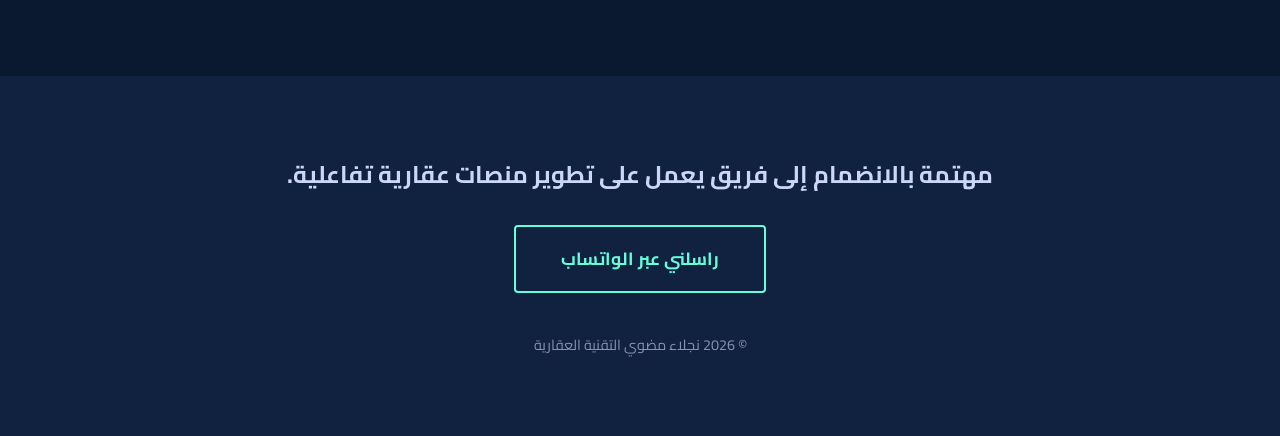
==== commit a53e6cf1: "Add hero image to about section" ====
--- a/about.html
+++ b/about.html
@@ -31,6 +31,9 @@
 
     <header id="home">
         <div class="hero-container">
+            <div class="hero-image">
+                <img src="./images/camera.png" alt="صورة المتخصصة">
+            </div>
             <div class="hero-text">
                 <span class="tagline">نجلاء مضوي</span>
                 <h1>تصوير وتطوير الجولات الافتراضية (360° Tours)</h1>
--- a/style.css
+++ b/style.css
@@ -48,7 +48,7 @@
 /* Hero */
 header{min-height:100vh;display:flex;align-items:center;justify-content:center;padding:60px 5%;background:linear-gradient(-45deg,#0a192f,#112240,#0a192f,#1a2a4a);background-size:400% 400%;animation:backgroundShift 8s ease infinite;margin-top:70px}
 @keyframes backgroundShift{0%{background-position:0% 50%}50%{background-position:100% 50%}100%{background-position:0% 50%}}
-.hero-container{display:flex;align-items:center;justify-content:space-between;gap:50px;width:100%;max-width:1400px}
+.hero-container{display:flex;align-items:center;justify-content:space-between;gap:50px;width:100%;max-width:1400px;flex-direction:row-reverse}
 .hero-text{flex:1.2;z-index:2}
 .tagline{color:var(--accent-color);font-weight:600;font-size:1.2rem;display:block;margin-bottom:15px;letter-spacing:1px}
 h1{font-size:clamp(2rem,5vw,3.5rem);color:#fff;margin-bottom:25px;line-height:1.2}
@@ -432,4 +432,4 @@
         gap:15px;
         margin-top:20px;
     }
-}+}
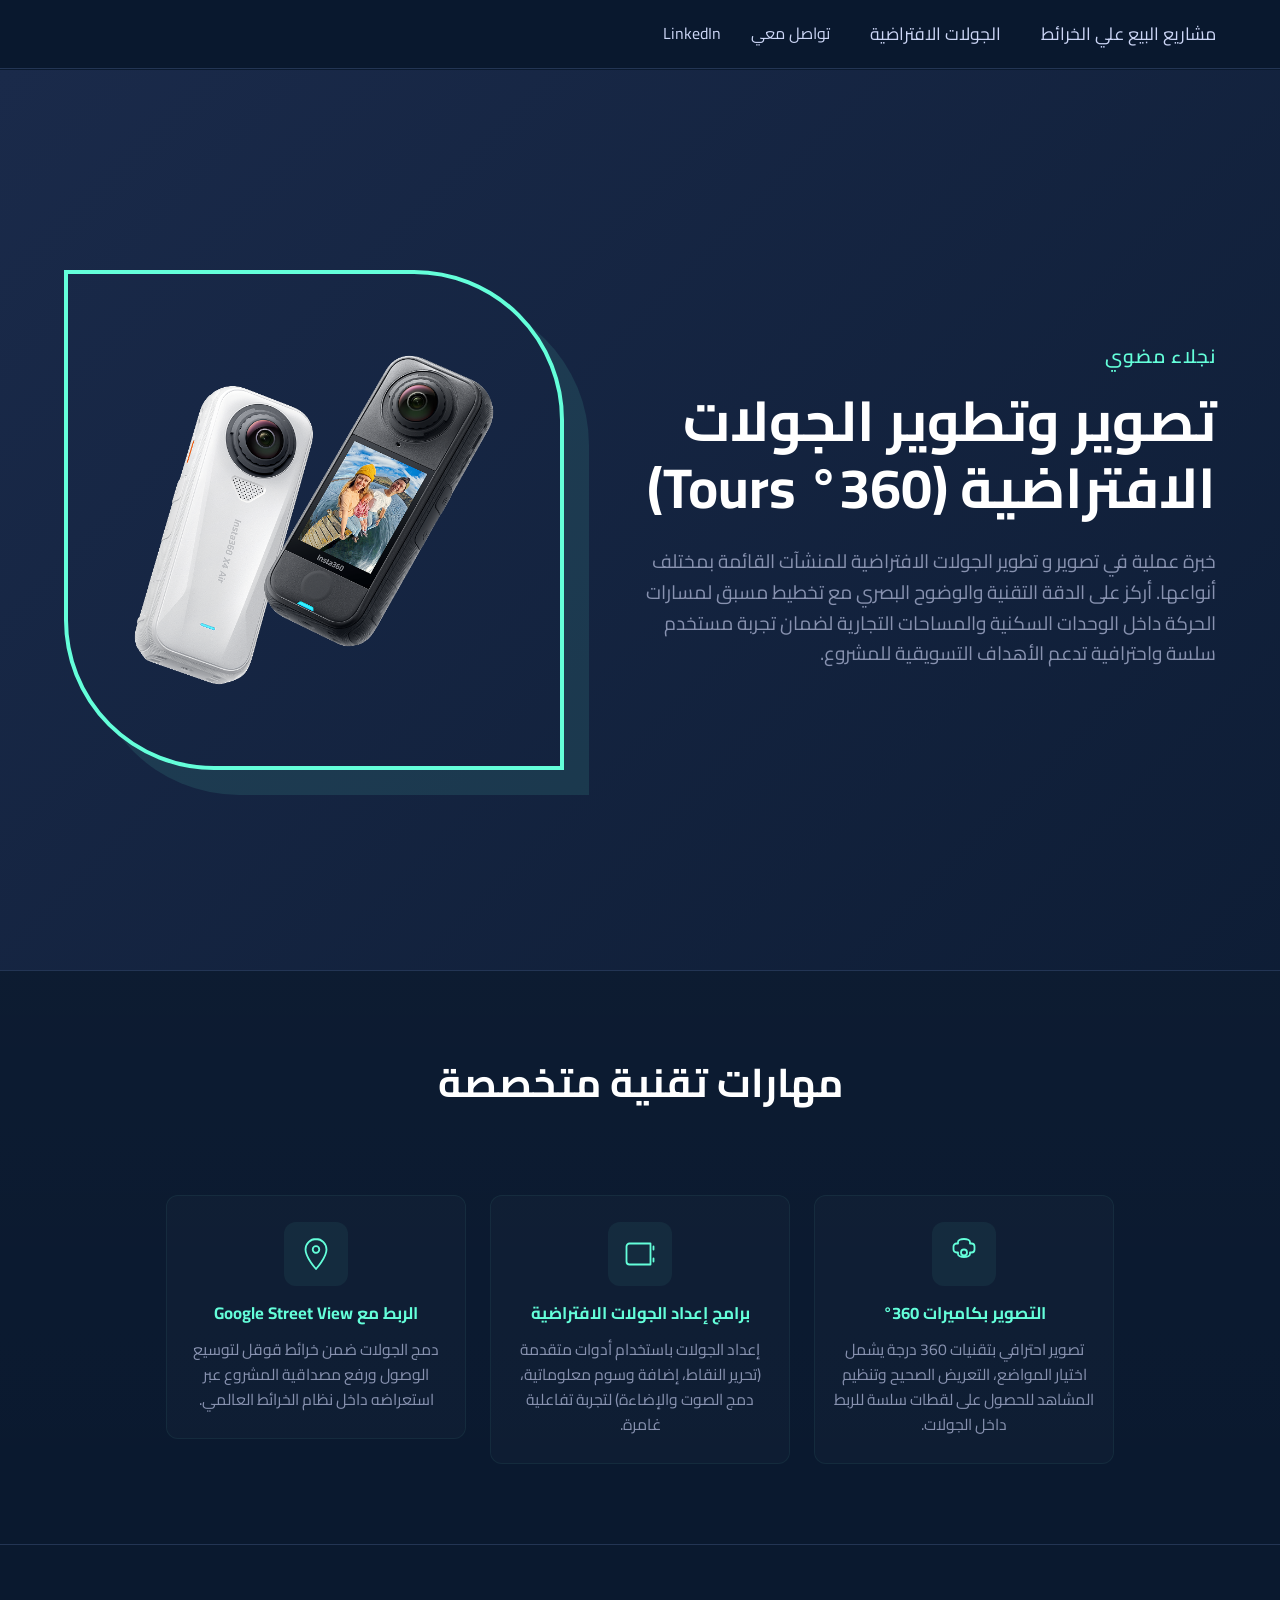
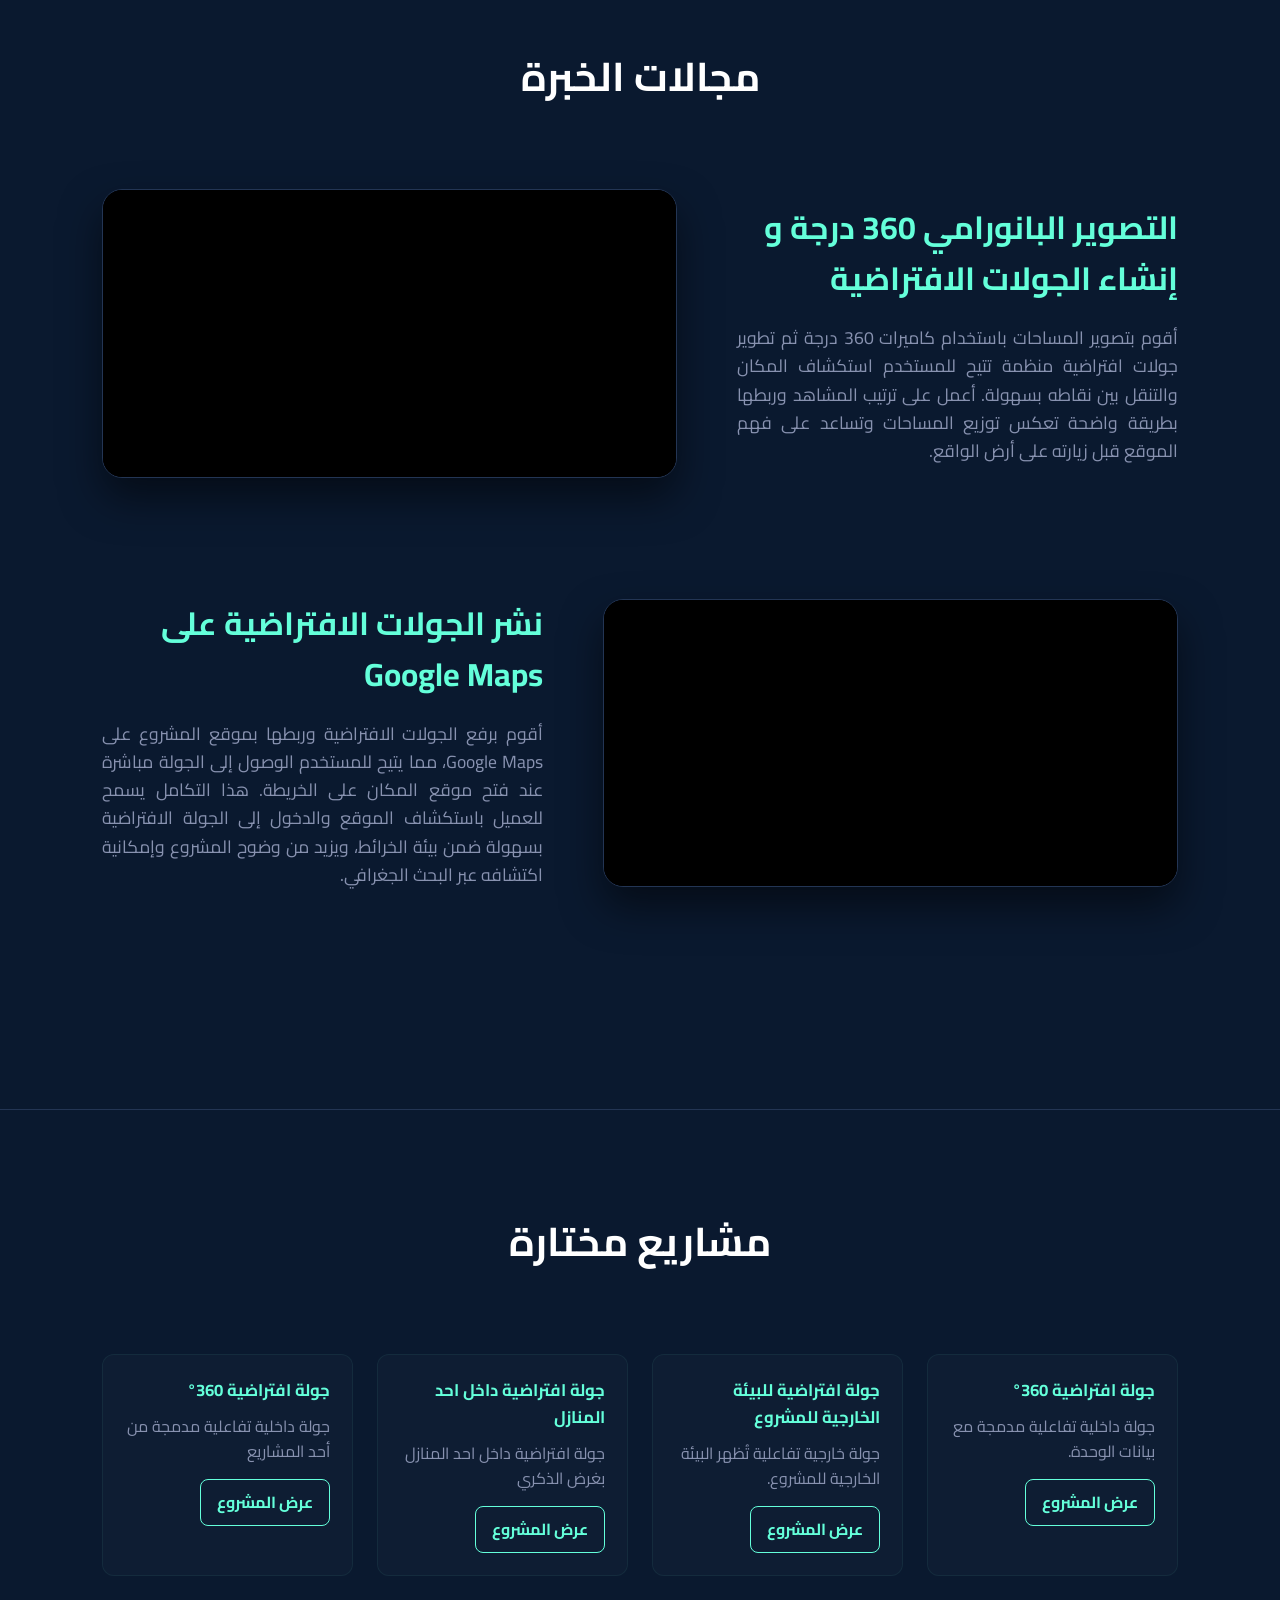
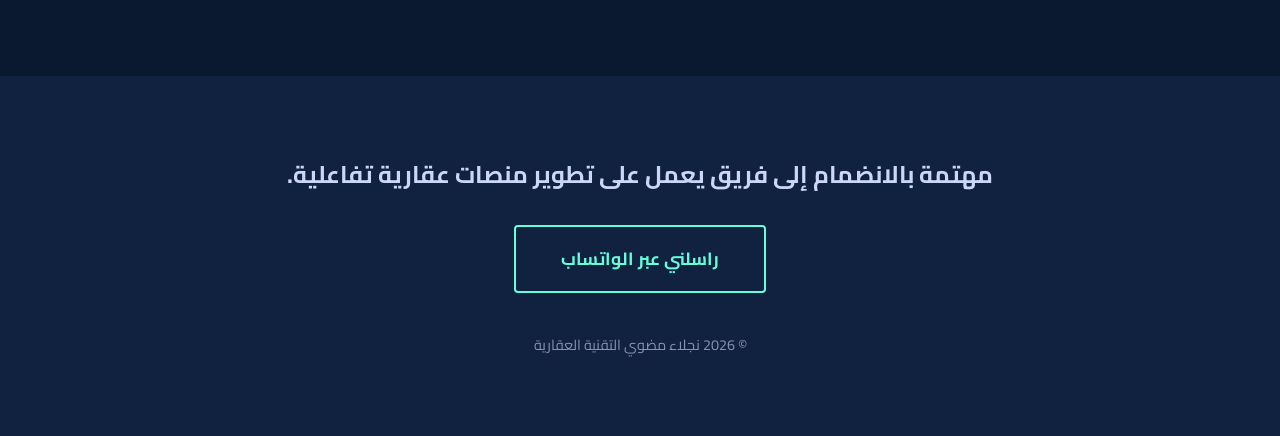
==== commit bb122a65: "Update about.html" ====
--- a/about.html
+++ b/about.html
@@ -39,9 +39,7 @@
                 <h1>تصوير وتطوير الجولات الافتراضية (360° Tours)</h1>
                 <p>خبرة عملية في تصوير و تطوير الجولات الافتراضية للمنشآت القائمة بمختلف أنواعها. أركز على الدقة التقنية والوضوح البصري مع تخطيط مسبق لمسارات الحركة داخل الوحدات السكنية والمساحات التجارية لضمان تجربة مستخدم سلسة واحترافية تدعم الأهداف التسويقية للمشروع.</p>
             </div>
-            <div class="hero-image">
-                <img src="./images/camera.png" alt="صورة المتخصصة">
-            </div>
+            
         </div>
     </header>
 
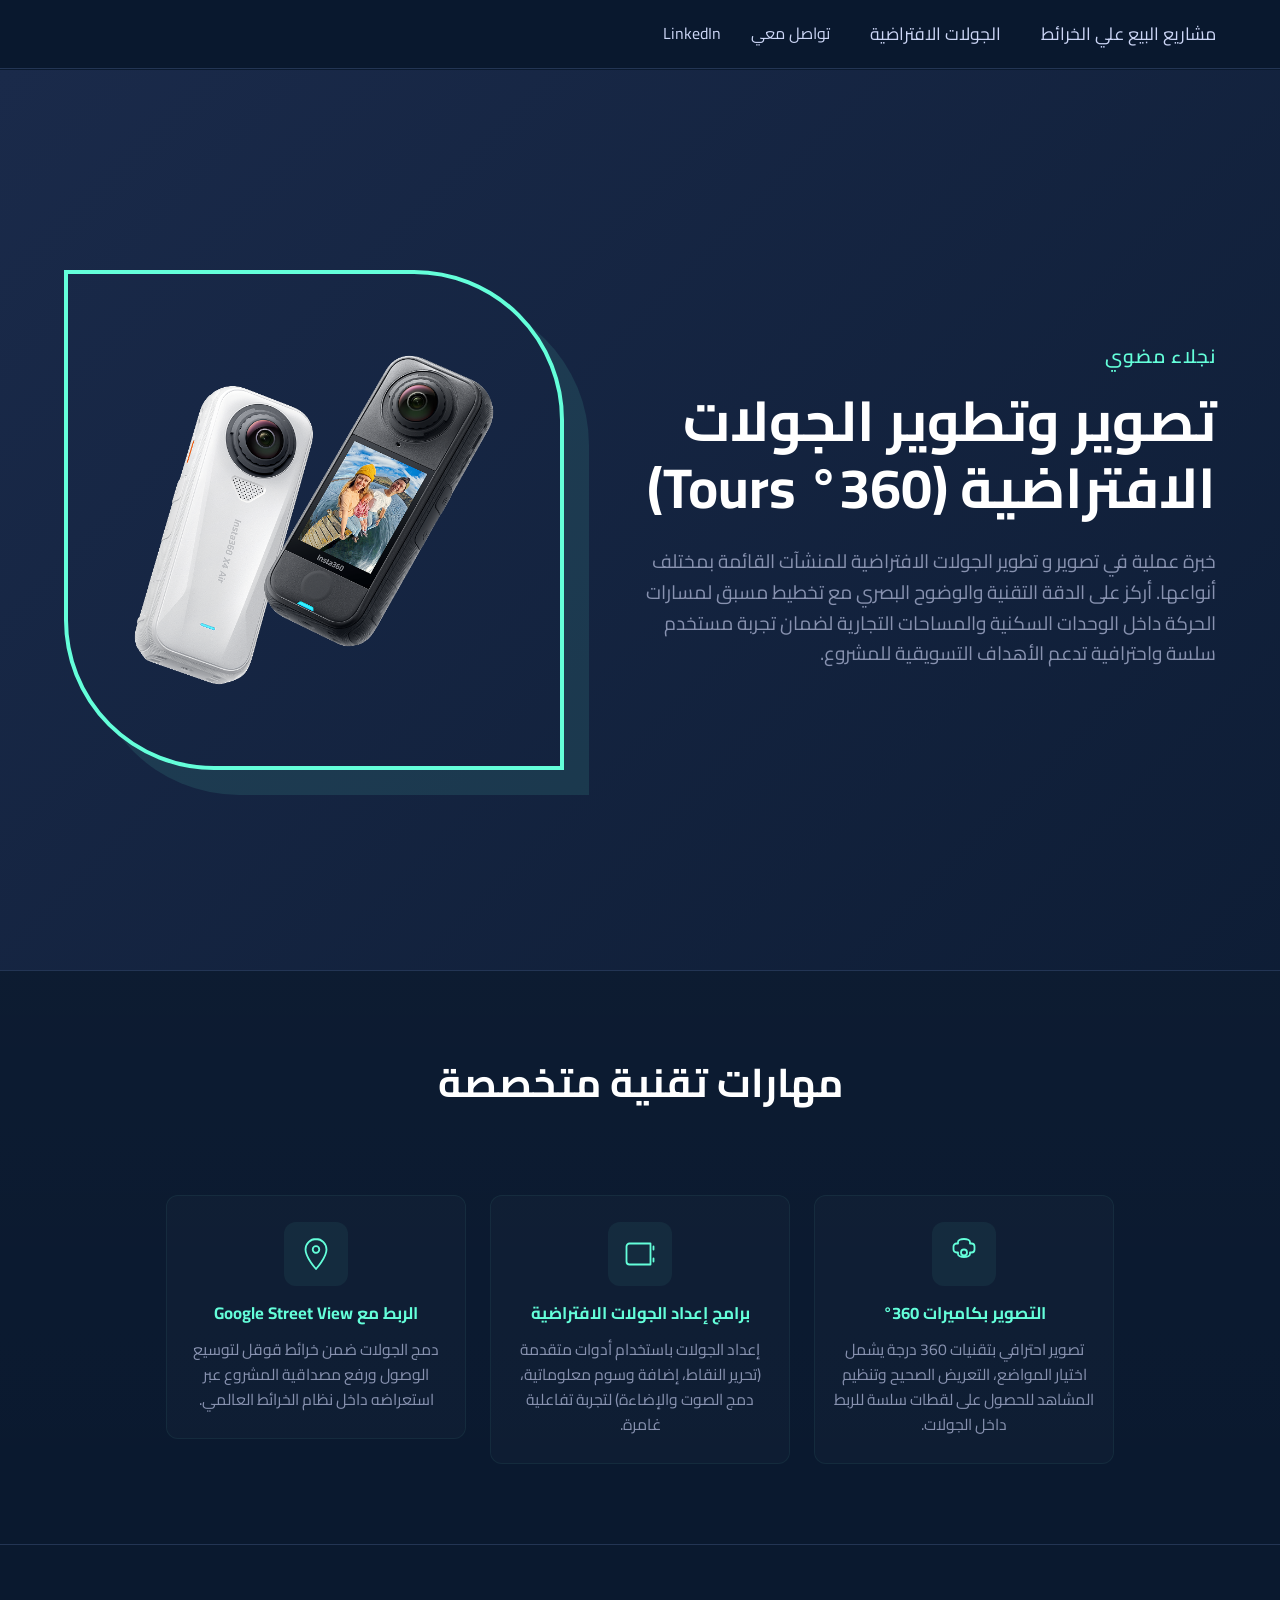
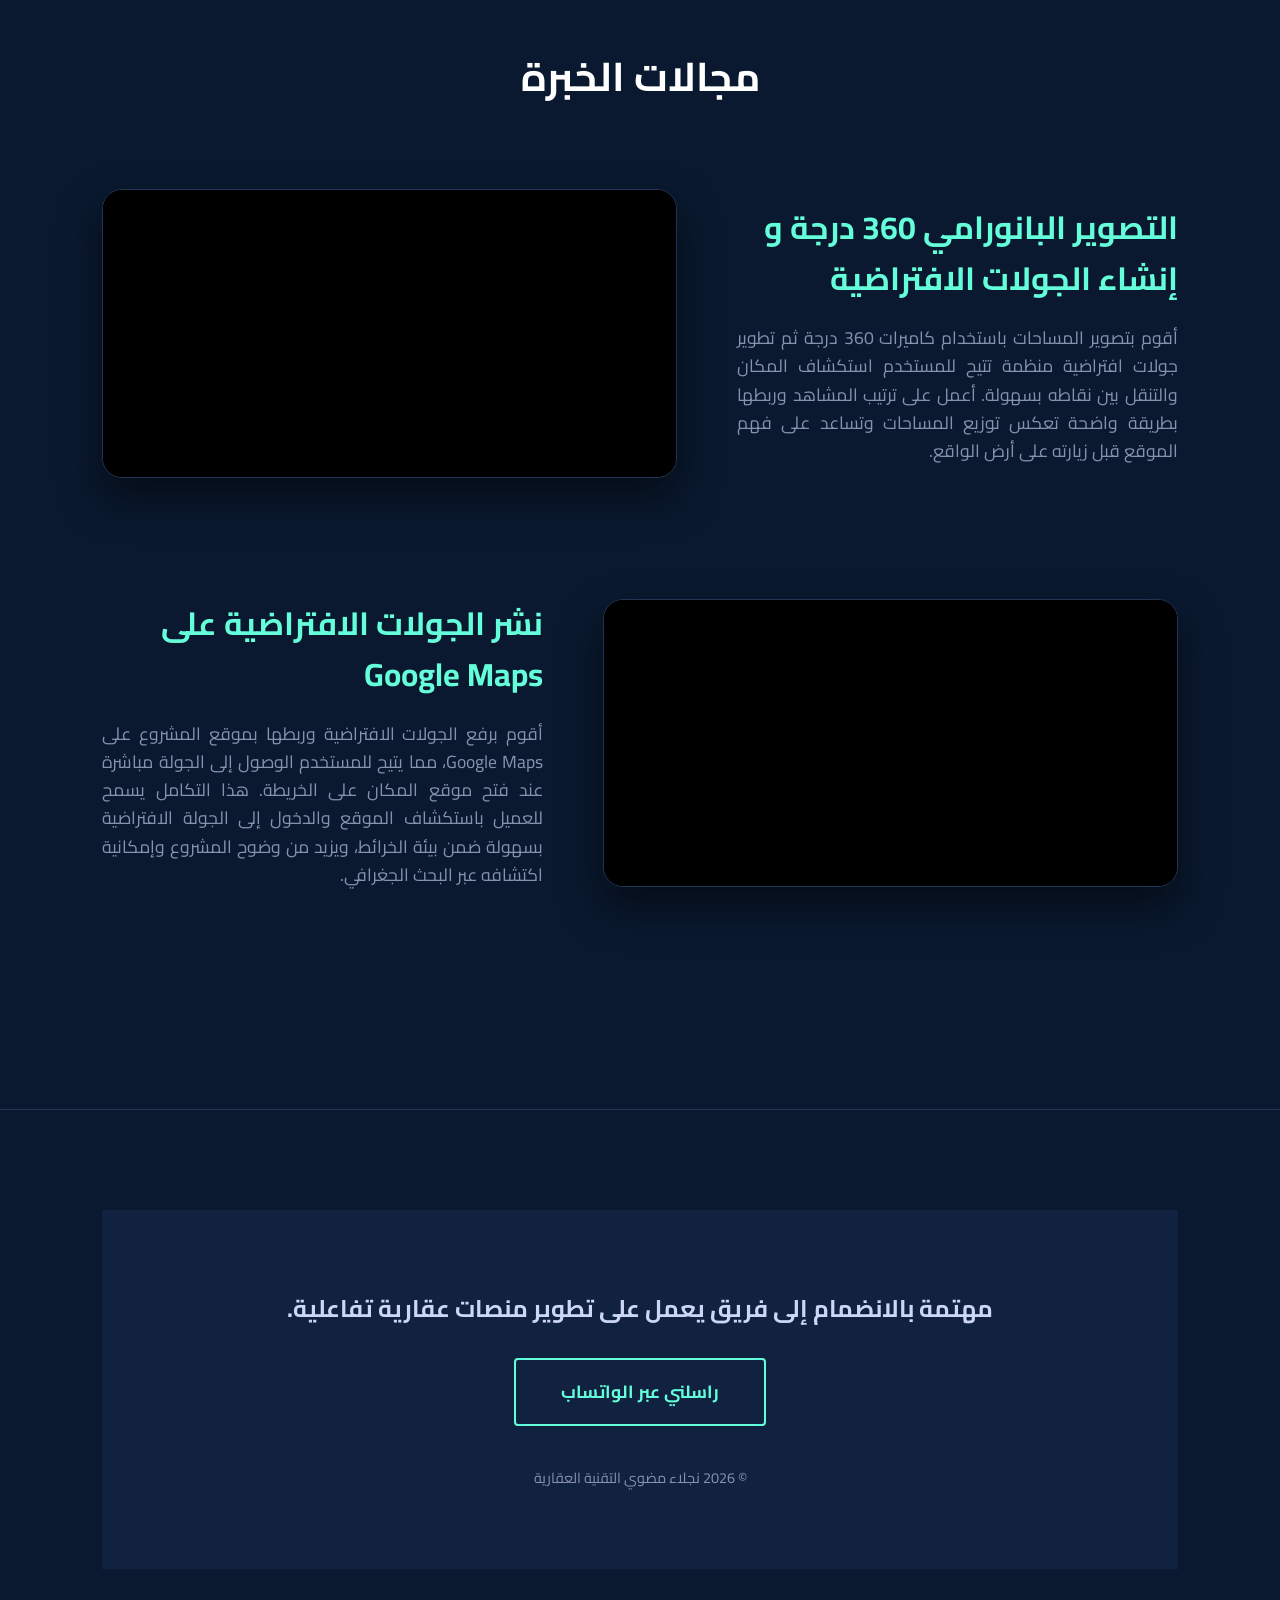
==== commit efee6e44: "Delete projects section from about.html Removed the projects section containing various virtual tour" ====
--- a/about.html
+++ b/about.html
@@ -114,30 +114,7 @@
         </div>
     </section>
   <section id="projects">
-        <h2 class="section-title">مشاريع مختارة</h2>
-        <div class="projects-grid">
-            <article class="project-card">
-                <h3>جولة افتراضية 360°</h3>
-                <p>جولة داخلية تفاعلية مدمجة مع بيانات الوحدة.</p>
-                <a href="https://naglaamodawi.github.io/virtual_tour/" target="_blank" class="project-link">عرض المشروع</a>
-            </article>
-            <article class="project-card">
-                <h3>جولة افتراضية للبيئة الخارجية للمشروع</h3>
-                <p>جولة خارجية تفاعلية تُظهر البيئة الخارجية للمشروع.</p>
-                <a href="https://naglaamodawi.github.io/exterior_virtual_tour/" target="_blank" class="project-link">عرض المشروع</a>
-            </article>
-            <article class="project-card">
-                <h3> جولة افتراضية داخل احد المنازل</h3>
-                <p>جولة افتراضية داخل احد المنازل  بغرض الذكري</p>
-                <a href="https://naglaamodawi.github.io/Home-virtual-tour/" target="_blank" class="project-link">عرض المشروع</a>
-            </article>
-            <article class="project-card">
-                <h3>جولة افتراضية 360°</h3>
-                <p>جولة داخلية تفاعلية مدمجة من أحد المشاريع </p>
-                <a href="https://naglaamodawi.github.io/360-virtual-tour/" target="_blank" class="project-link">عرض المشروع</a>
-            </article>
-        </div>
-    </section>
+
 
     <footer id="contact">
         <h2>مهتمة بالانضمام إلى فريق يعمل على تطوير منصات عقارية تفاعلية. </h2>
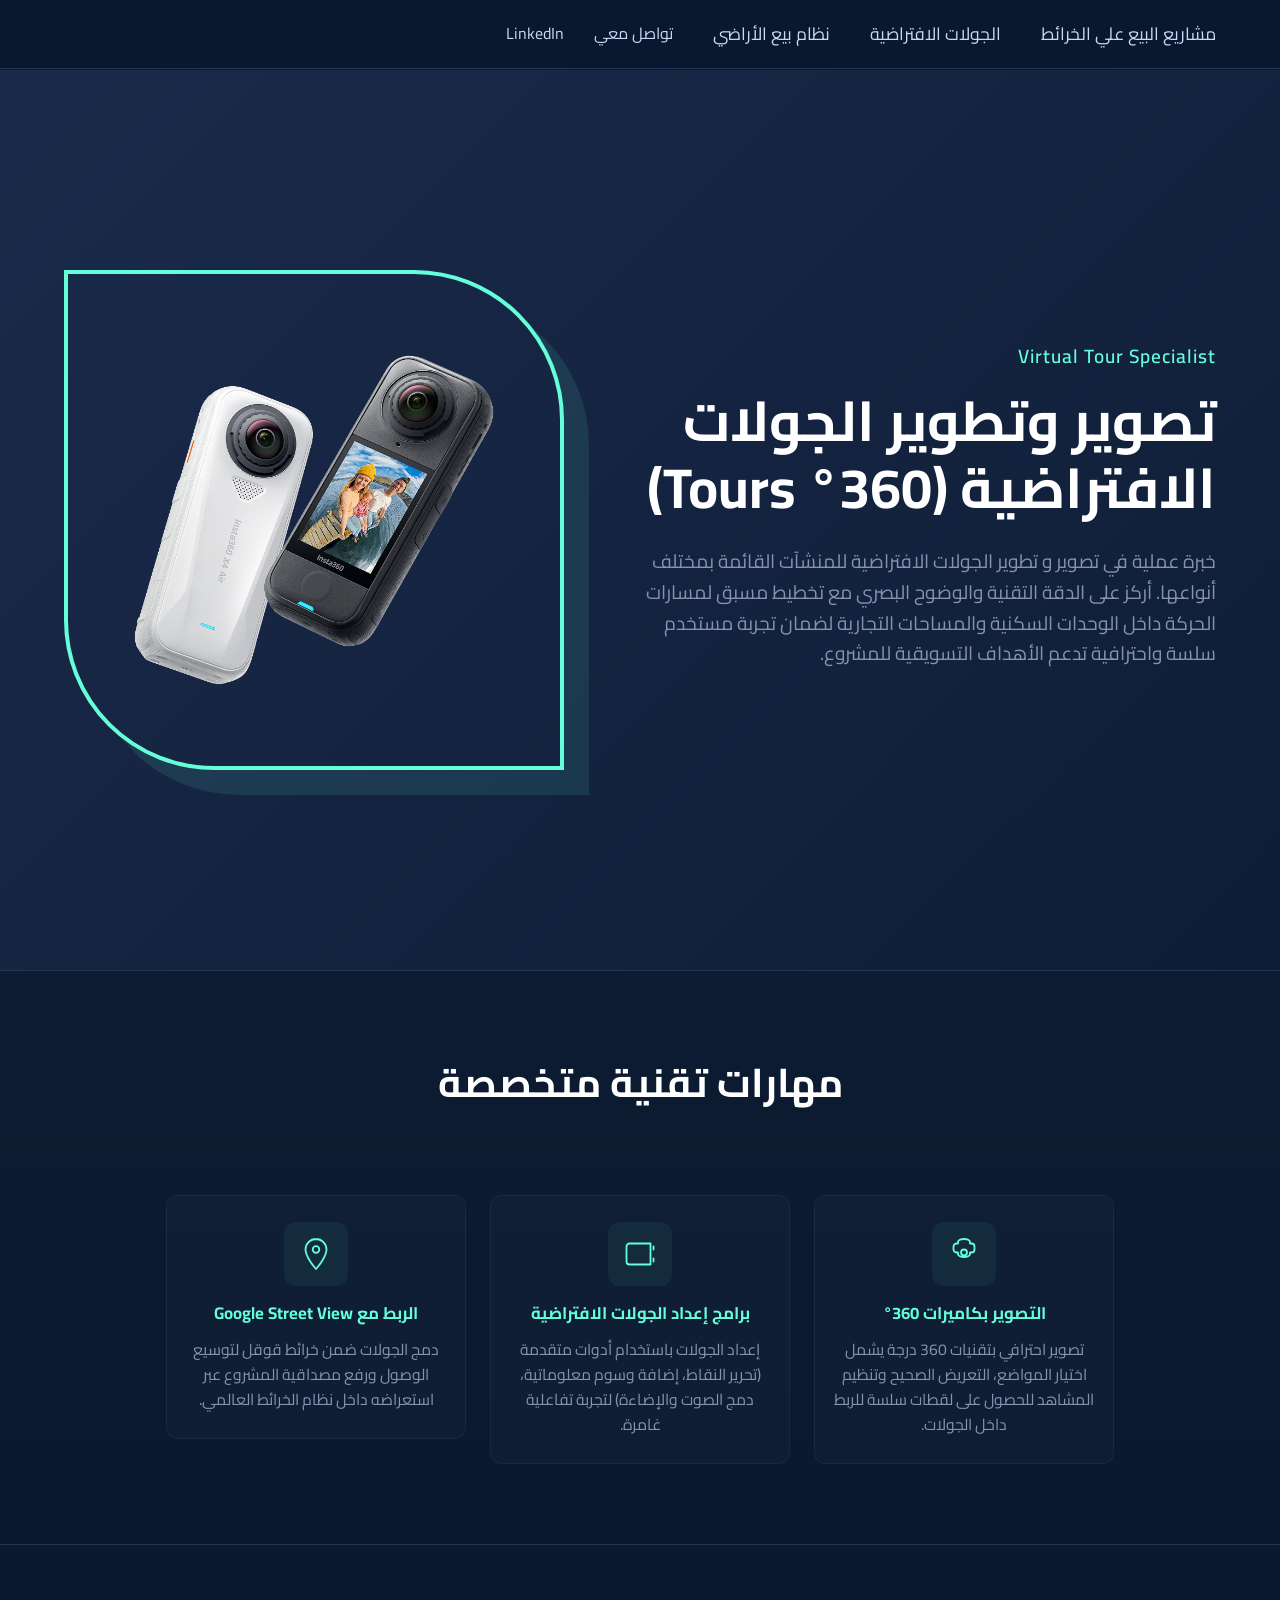
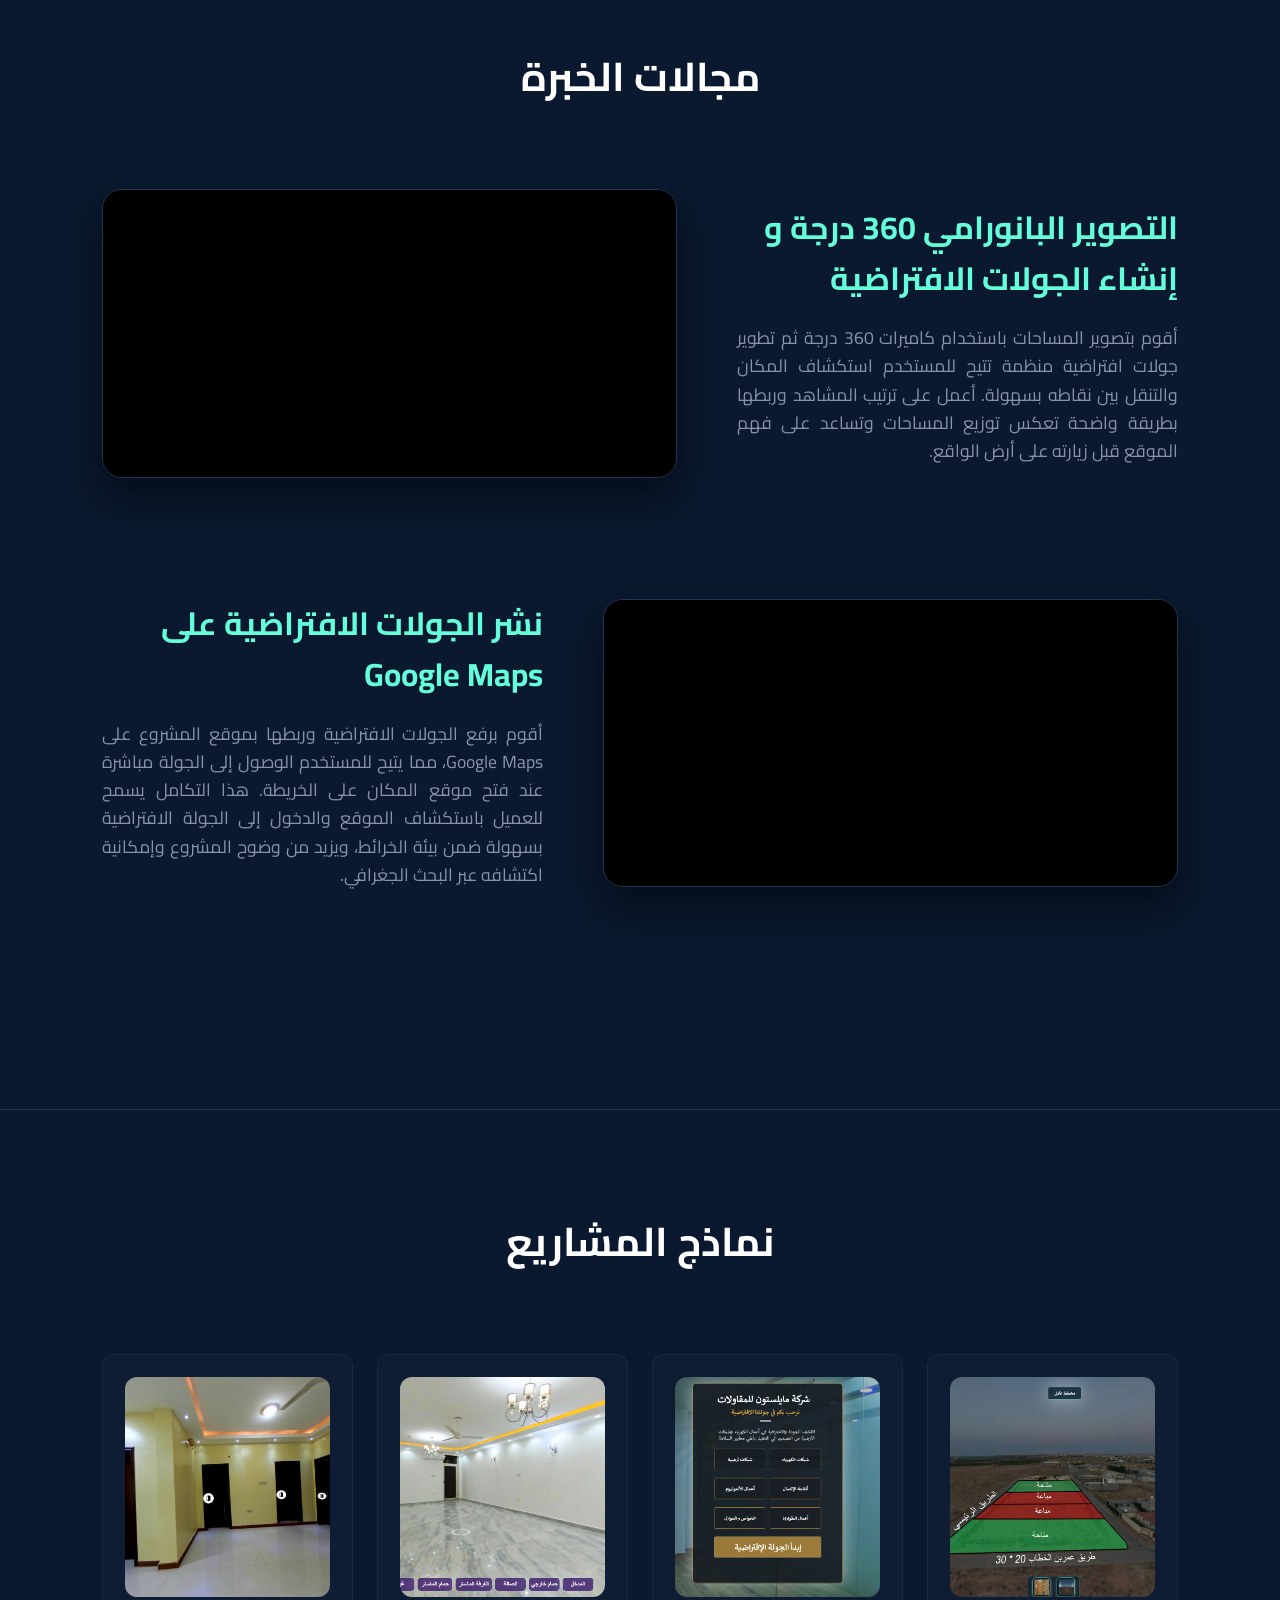
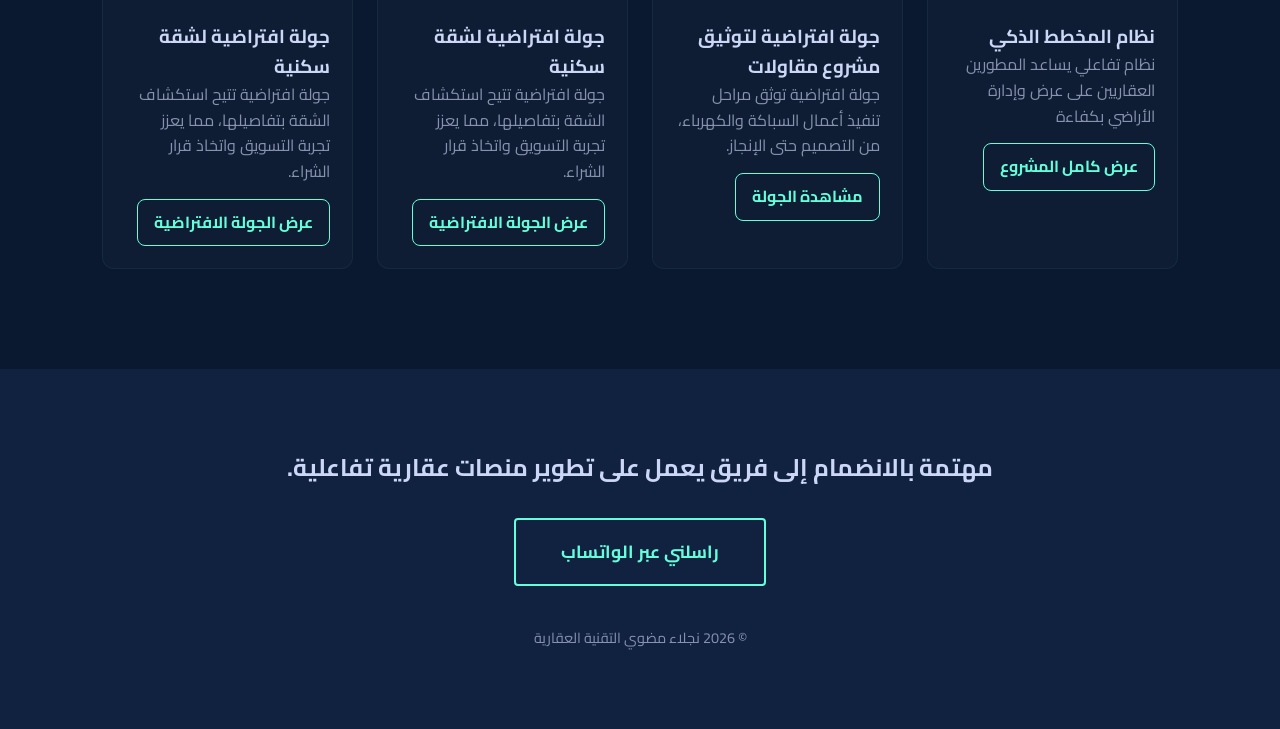
==== commit 07fd10ca: "Update project" ====
--- a/about.html
+++ b/about.html
@@ -17,6 +17,7 @@
         <div class="nav-links">
     <a href="./index.html">مشاريع البيع علي الخرائط</a>
     <a href="#"> الجولات الافتراضية</a>
+    <a href="land-map-project.html">نظام بيع الأراضي</a>
 
     <div class="nav-contact">
         <a href="tel:+966505993078" class="phone-link">
@@ -35,7 +36,7 @@
                 <img src="./images/camera.png" alt="صورة المتخصصة">
             </div>
             <div class="hero-text">
-                <span class="tagline">نجلاء مضوي</span>
+                <span class="tagline"> Virtual Tour Specialist</span>
                 <h1>تصوير وتطوير الجولات الافتراضية (360° Tours)</h1>
                 <p>خبرة عملية في تصوير و تطوير الجولات الافتراضية للمنشآت القائمة بمختلف أنواعها. أركز على الدقة التقنية والوضوح البصري مع تخطيط مسبق لمسارات الحركة داخل الوحدات السكنية والمساحات التجارية لضمان تجربة مستخدم سلسة واحترافية تدعم الأهداف التسويقية للمشروع.</p>
             </div>
@@ -113,9 +114,36 @@
              </div>
         </div>
     </section>
-  <section id="projects">
 
-
+ <section id="projects">
+        <h2 class="section-title">نماذج المشاريع</h2>
+        <div class="projects-grid">
+            <article class="project-card">
+                <img src="./images/land.png" alt="نظام المخطط الذكي">
+                <h3>نظام المخطط الذكي</h3>
+<p>نظام تفاعلي يساعد المطورين العقاريين على عرض وإدارة الأراضي بكفاءة</p>
+                <a href="./land-map-project.html" class="project-link">عرض كامل المشروع</a>
+            </article>
+            <article class="project-card">
+                <img src="./images/Milestone.png" alt="جولة افتراضية داخل الوحدة">
+                <h3>جولة افتراضية لتوثيق مشروع مقاولات</h3>
+<p>جولة افتراضية توثق مراحل تنفيذ أعمال السباكة والكهرباء، من التصميم حتى الإنجاز.</p>
+                <a href="https://naglaamodawi.github.io/virtual-tour-for-Institut-fran-ais-du-Soudan/#media-name=%D8%BA%D8%B1%D9%81%D8%A9%20%D8%A7%D9%84%D8%A7%D8%AC%D8%AA%D9%85%D8%A7%D8%B9%D8%A7%D8%AA&yaw=0.00&pitch=0.00&fov=90.00" target="_blank" class="project-link"> مشاهدة الجولة </a>
+            </article>
+            <article class="project-card">
+                <img src="./images/aprtment.png" alt="تكامل الخرائط الجغرافية">
+                <h3>جولة افتراضية لشقة سكنية</h3>
+<p>جولة افتراضية تتيح استكشاف الشقة بتفاصيلها، مما يعزز تجربة التسويق واتخاذ قرار الشراء.</p>
+                <a href="https://naglaamodawi.github.io/Apartment-virtual-tour/" target="_blank" class="project-link">  عرض الجولة الافتراضية</a>
+            </article>
+            <article class="project-card">
+                <img src="./images/apartment2.png" alt="نموذج ثلاثي الأبعاد قابل للقياس">
+                <h3>جولة افتراضية لشقة سكنية</h3>
+<p>جولة افتراضية تتيح استكشاف الشقة بتفاصيلها، مما يعزز تجربة التسويق واتخاذ قرار الشراء.</p>
+                <a href="https://naglaamodawi.github.io/Aldar-Alsudani-Engineering/#media-name=%D8%A7%D9%84%D8%B5%D8%A7%D9%84%D8%A9&yaw=0.00&pitch=0.00&fov=90.00" target="_blank" class="project-link">  عرض الجولة الافتراضية</a>
+            </article>
+        </div>
+    </section>
     <footer id="contact">
         <h2>مهتمة بالانضمام إلى فريق يعمل على تطوير منصات عقارية تفاعلية. </h2>
         <a href="https://wa.me/966505993078" class="cta-button"> راسلني عبر الواتساب </a>
--- a/style.css
+++ b/style.css
@@ -393,11 +393,16 @@
             h1 { font-size: 2.5rem; }
         }
 
+/* Video placeholder (used until real demo video is uploaded) */
+.video-placeholder{display:flex;flex-direction:column;align-items:center;justify-content:center;gap:14px;min-height:340px;color:var(--text-dim);background:radial-gradient(circle at center,rgba(100,255,218,.05),transparent 70%)}
+.video-placeholder svg{color:var(--accent-color);opacity:.8}
+.video-placeholder p{font-size:1.05rem;color:var(--text-dim)}
+
 /* Projects section */
 #projects{padding:100px 8%;border-top:1px solid #233554}
 .projects-grid{display:grid;grid-template-columns:repeat(4,1fr);gap:24px;max-width:1200px;margin:0 auto}
 .project-card{background:rgba(255,255,255,0.02);padding:22px;border-radius:12px;border:1px solid rgba(100,255,218,0.06);text-align:right}
-.project-card h3{color:var(--accent-color);margin-bottom:10px;font-size:1.05rem}
+.project-card img{width:100%;height:220px;object-fit:cover;border-radius:12px;margin-bottom:18px}
 .project-card p{color:var(--text-dim);margin-bottom:14px;line-height:1.6}
 .project-link{display:inline-block;padding:10px 16px;border-radius:8px;border:1px solid var(--accent-color);color:var(--accent-color);text-decoration:none;font-weight:700}
 .project-link:hover{background:rgba(100,255,218,0.06);transform:translateY(-4px)}
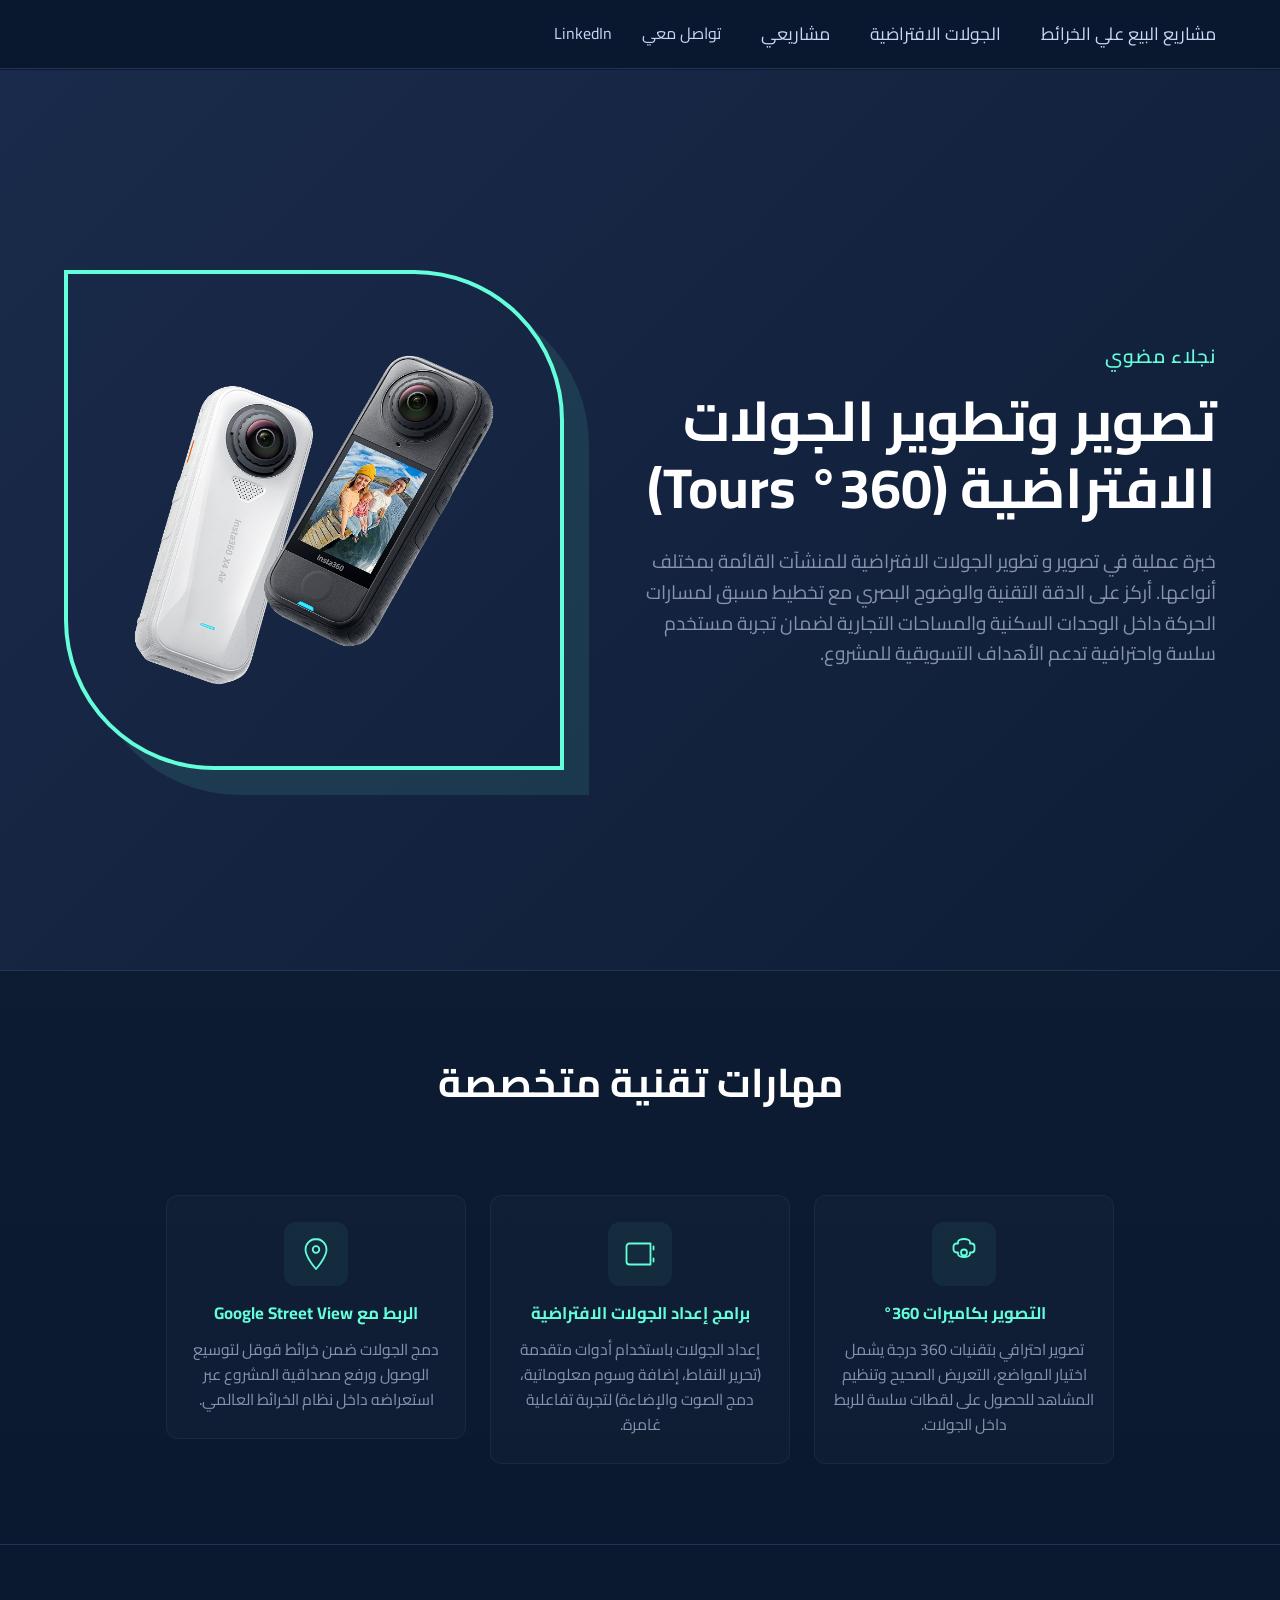
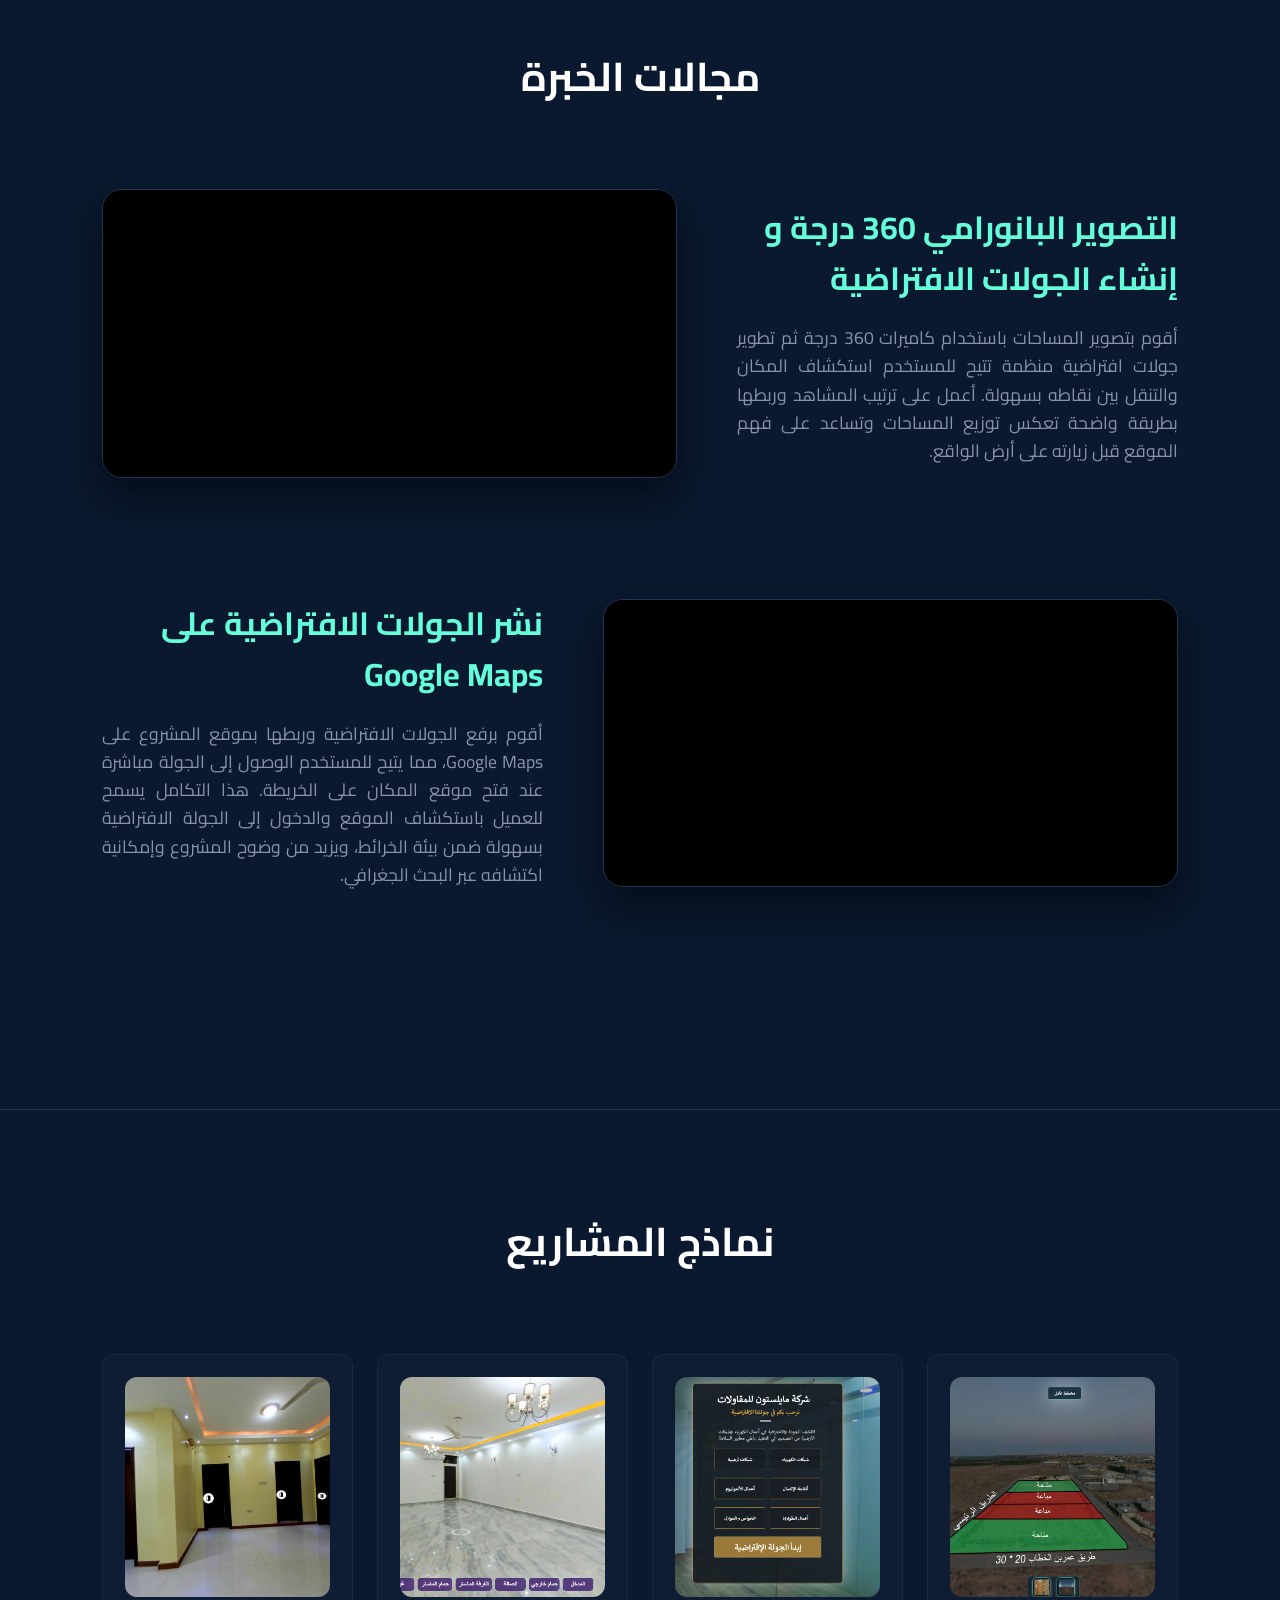
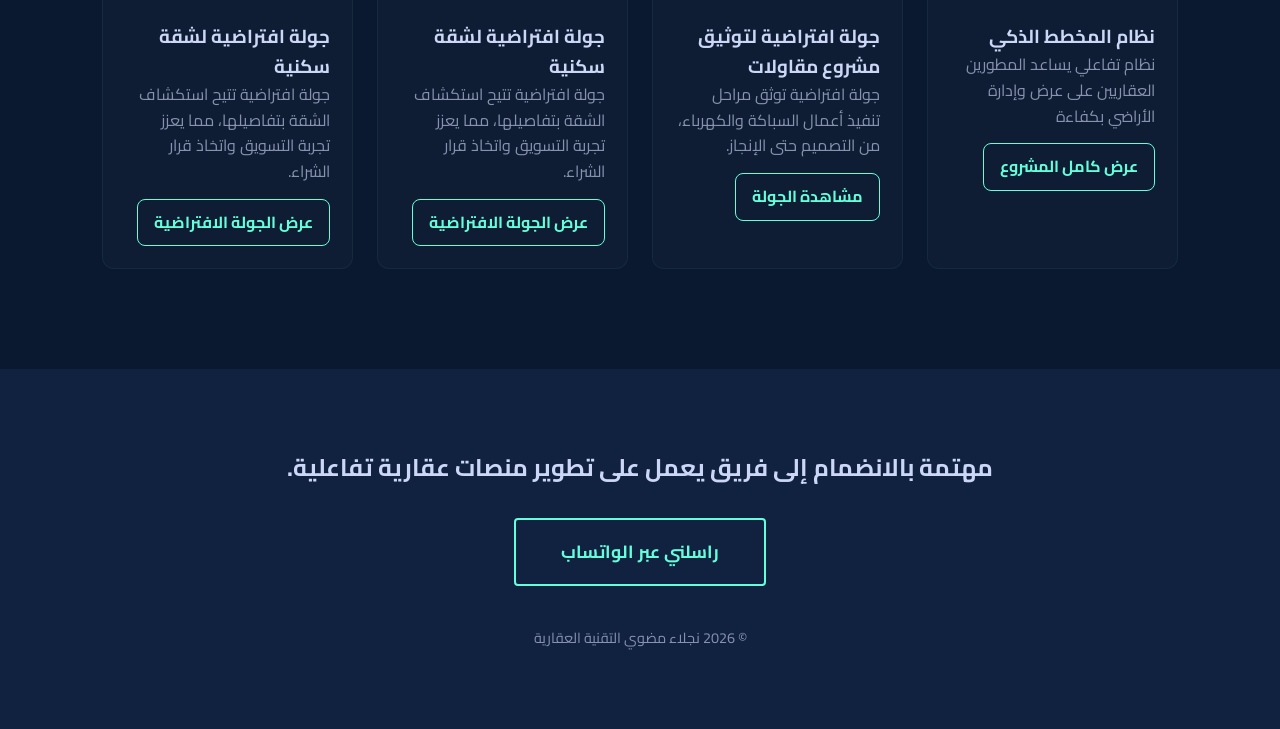
==== commit 6caaa73c: "Revise navigation and update tagline in about.html Updated navigation links and tagline in about.htm" ====
--- a/about.html
+++ b/about.html
@@ -17,7 +17,7 @@
         <div class="nav-links">
     <a href="./index.html">مشاريع البيع علي الخرائط</a>
     <a href="#"> الجولات الافتراضية</a>
-    <a href="land-map-project.html">نظام بيع الأراضي</a>
+    <a href="#projects">مشاريعي</a>
 
     <div class="nav-contact">
         <a href="tel:+966505993078" class="phone-link">
@@ -36,7 +36,7 @@
                 <img src="./images/camera.png" alt="صورة المتخصصة">
             </div>
             <div class="hero-text">
-                <span class="tagline"> Virtual Tour Specialist</span>
+                <span class="tagline">نجلاء مضوي</span>
                 <h1>تصوير وتطوير الجولات الافتراضية (360° Tours)</h1>
                 <p>خبرة عملية في تصوير و تطوير الجولات الافتراضية للمنشآت القائمة بمختلف أنواعها. أركز على الدقة التقنية والوضوح البصري مع تخطيط مسبق لمسارات الحركة داخل الوحدات السكنية والمساحات التجارية لضمان تجربة مستخدم سلسة واحترافية تدعم الأهداف التسويقية للمشروع.</p>
             </div>
